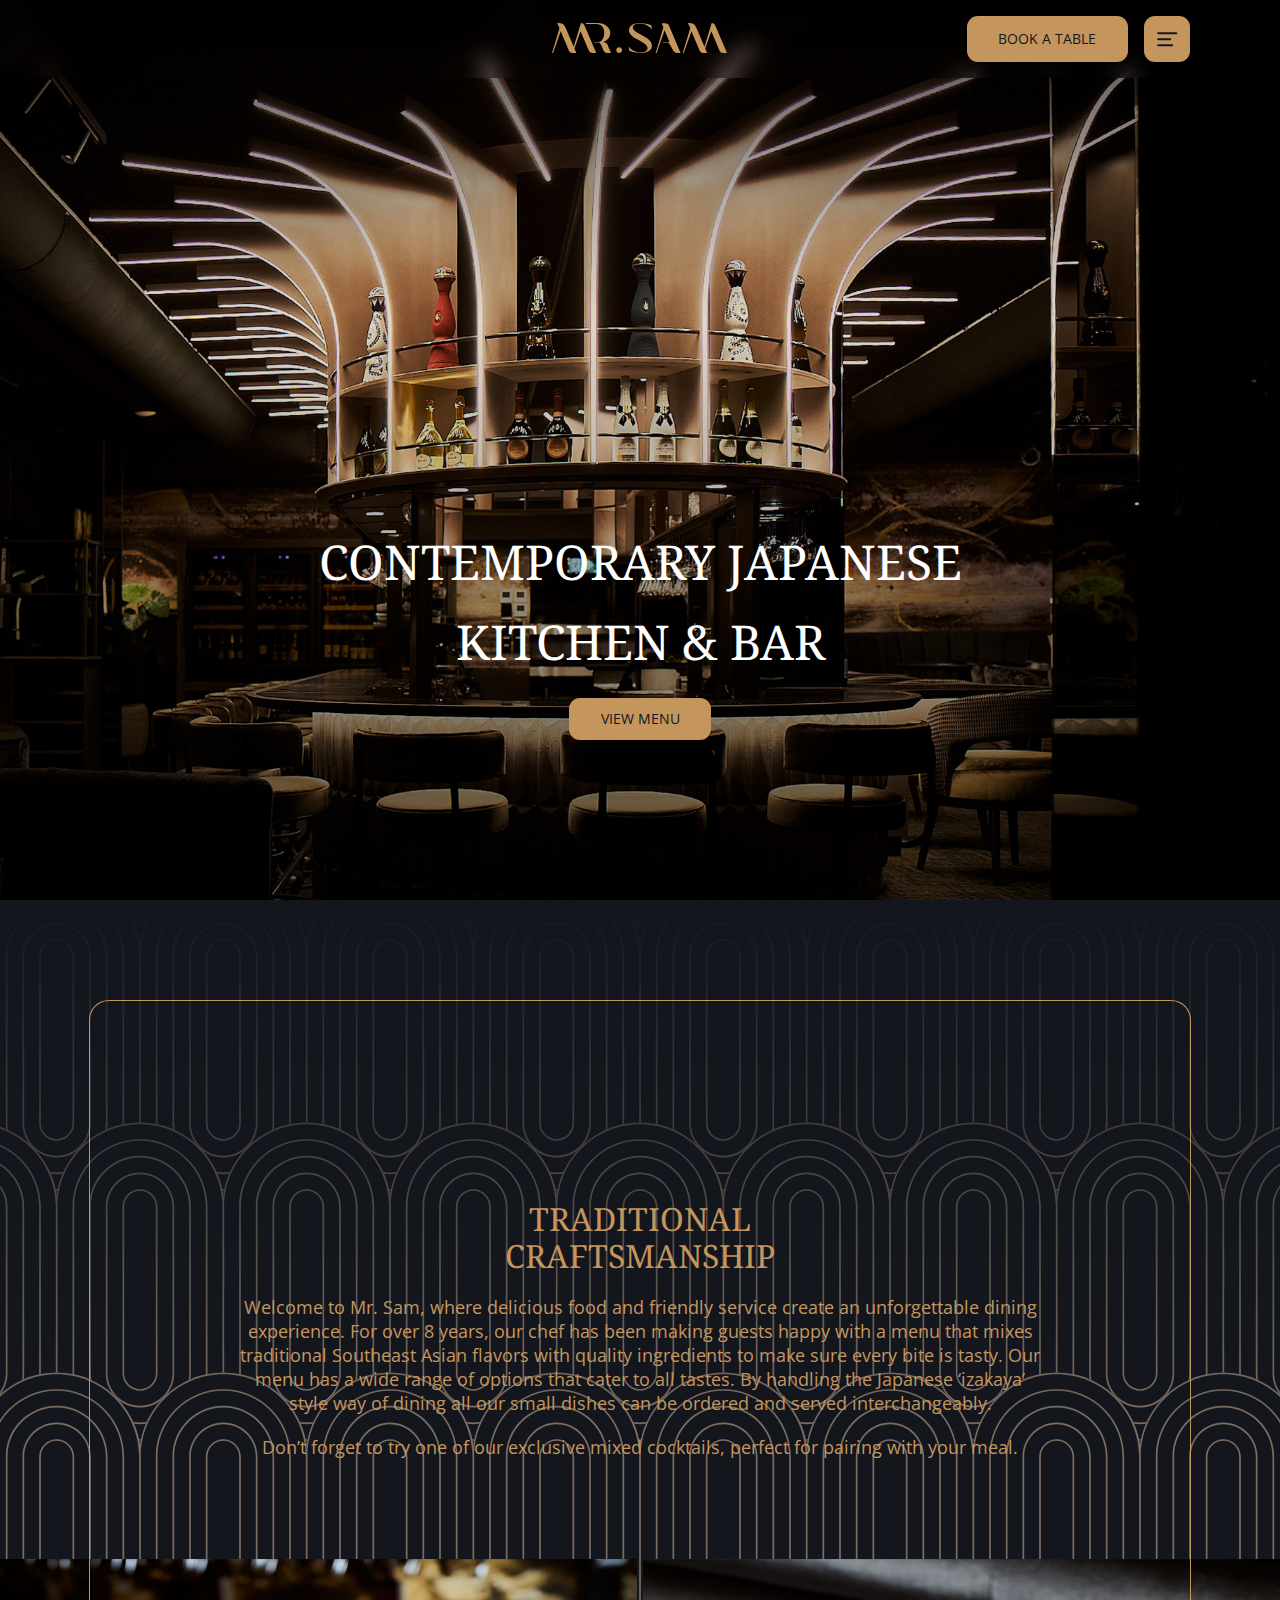
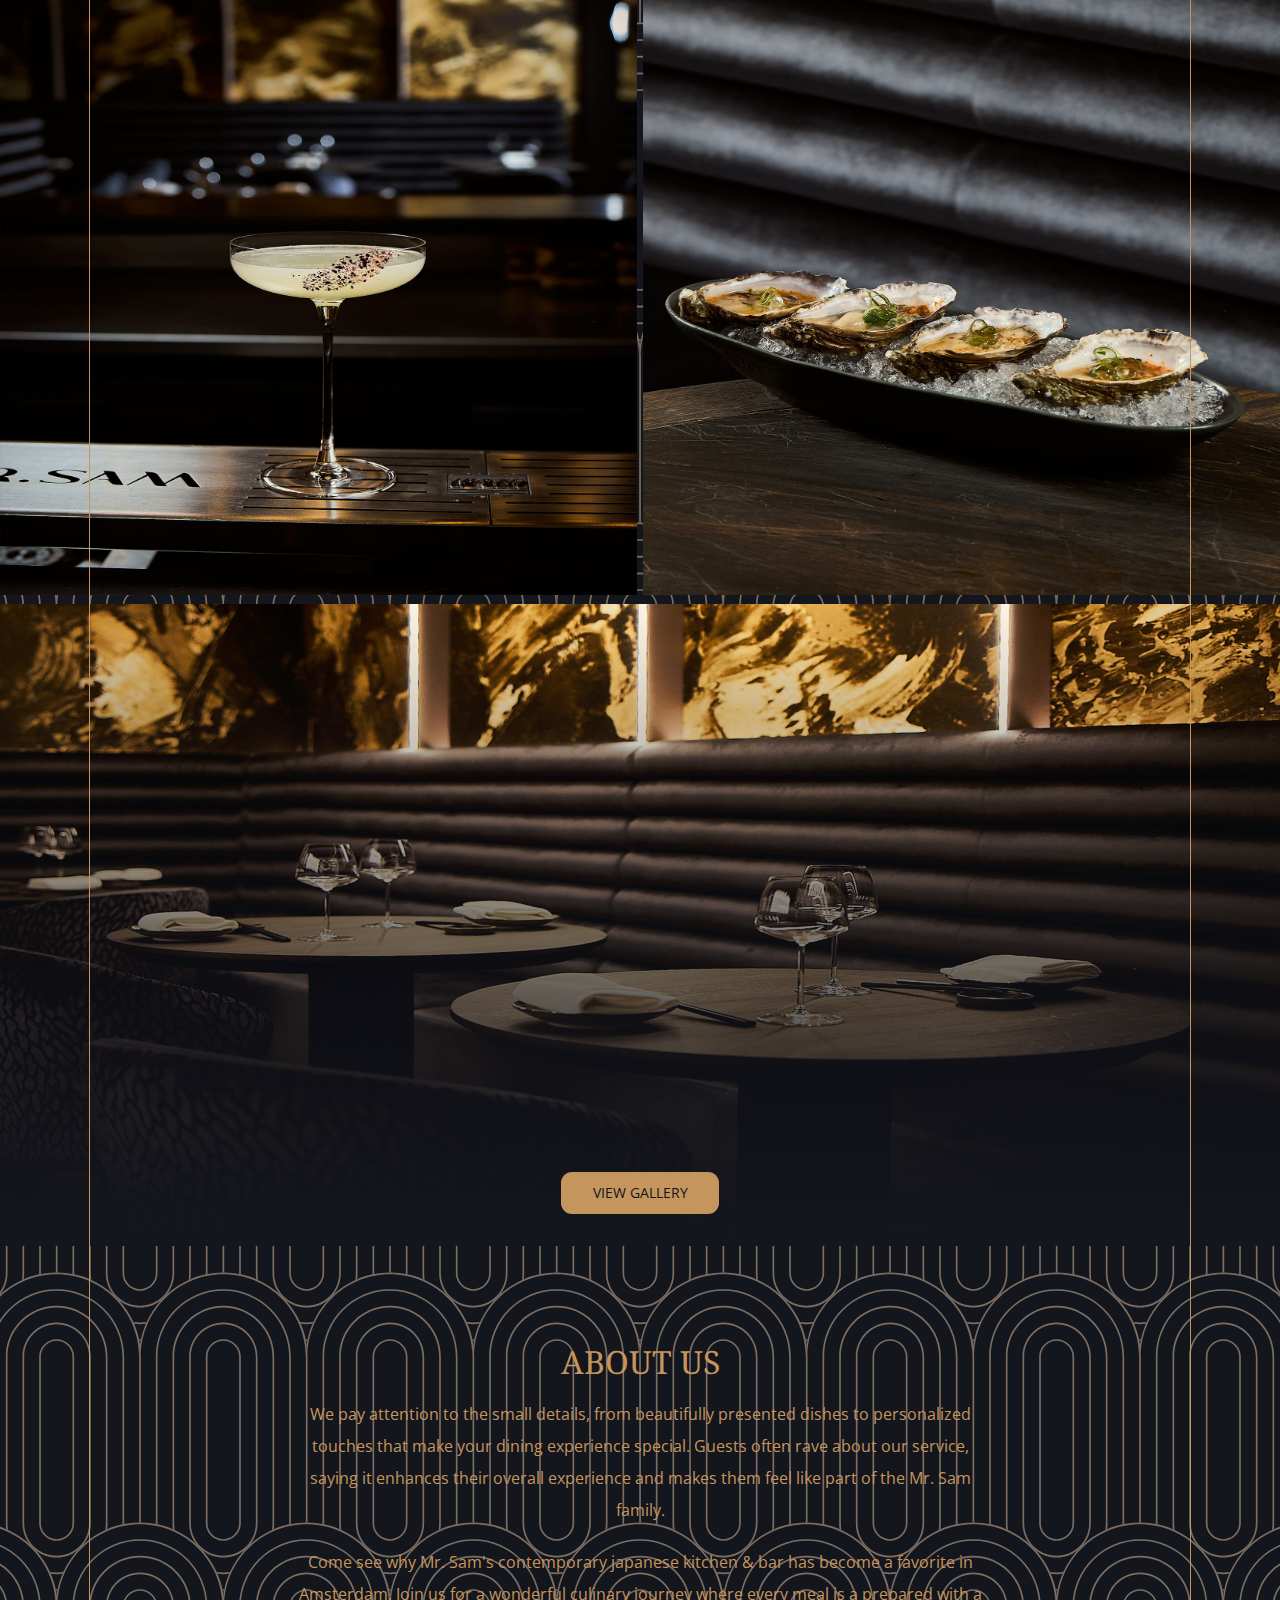
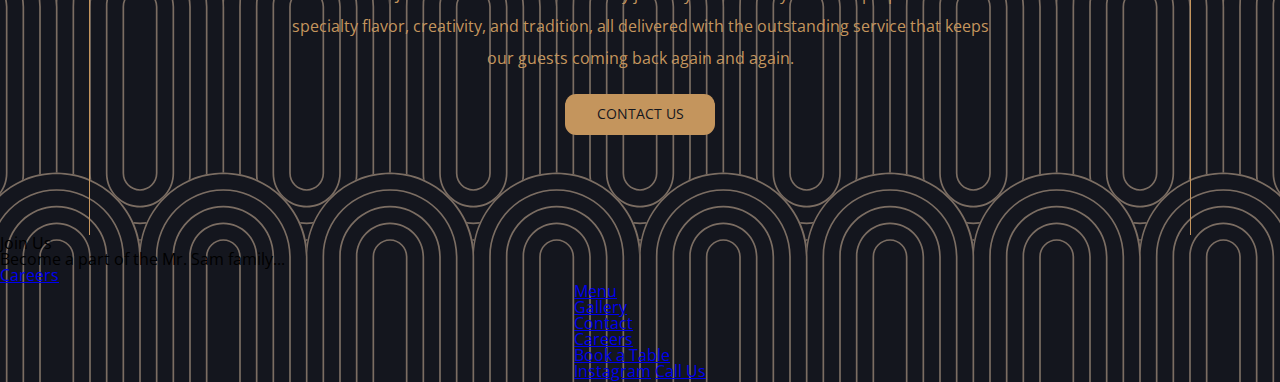
==== index.html @ fbaacb8e "style: refine 'About Us' section layout and styling for improved presentation and readability" ====
<!DOCTYPE html>
<html lang="en">

<head>
    <meta charset="utf-8" />
    <meta name="viewport" content="width=device-width, initial-scale=1" />
    <title>Home - Mr Sam</title>
    <meta name="description" content="Mr Sam Amsterdam Contemporary Japanese kitchen &amp; bar" />
    <link rel="stylesheet" href="reset.css" />
    <link rel="stylesheet" href="index.css" />
</head>

<body>
    <header>
        <div class="content container">
            <div> </div>

            <div class="flex items-center justify-center">
                <a href="home">
                    <svg class="logo" xmlns="http://www.w3.org/2000/svg" fill="currentColor"
                        viewBox="0 0 733.57 126.09">
                        <path fill-rule="evenodd" clip-rule="evenodd"
                            d="M174.942 81.6041H191.612C199.677 81.6041 201.007 83.2173 205.953 91.6667L215.306 113.979C219.339 120.857 223.108 126.094 233.419 126.094H247.552L232.776 91.3444C228.743 84.0419 221.006 80.4573 214.522 79.9909C237.807 71.5236 244.305 55.1631 244.305 39.8361C244.305 20.1359 221.2 0 191.407 0H141.305L142.929 4.32101C155.691 4.32101 173.501 4.10136 186.179 4.10136C207.92 4.10136 219.035 19.7002 219.035 40.036C219.035 57.6549 211.587 79.3122 195.208 79.3122L175.048 79.3986L175.945 81.5591L174.946 81.6059L174.942 81.6041Z"
                            fill="currentColor"></path>
                        <path fill-rule="evenodd" clip-rule="evenodd"
                            d="M91.0495 99.5615L58.9235 24.3039C48.9285 1.11804 41.7603 0.288048 21.7703 0.178223H21.7667L31.4638 22.5035L0 125.651H4.37201L36.4891 34.5663L69.6274 112.814C73.5812 122.348 77.9963 125.556 88.4256 125.556H102.261L94.0988 106.945L119.584 34.388L152.787 111.887C156.915 121.889 160.808 125.515 171.237 125.515L185.452 125.671L142.198 24.4875C138.169 15.1937 134.572 0.430282 121.32 0.217832"
                            fill="currentColor"></path>
                        <path fill-rule="evenodd" clip-rule="evenodd"
                            d="M492.529 15.4169C488.082 5.03567 483.222 1.43483 472.105 1.18457H459.915L467.049 18.3624L434.385 125.668H438.872C452.153 86.9585 459.332 67.3339 472.254 30.6053C496.445 88.9695 488.184 68.0882 492.894 79.2166L488.439 79.2383H465.416L465.981 81.2871H481.016C488.27 81.2871 489.457 82.7239 493.922 90.2893L508.016 115.076C508.336 115.632 508.675 116.169 509.034 116.685C512.914 123.064 517.814 125.554 526.744 125.554H538.934L492.529 15.4169Z"
                            fill="currentColor"></path>
                        <path fill-rule="evenodd" clip-rule="evenodd"
                            d="M419.07 94.1494C419.07 56.1461 339.548 45.5489 339.009 18.8342C338.792 8.08207 352.823 2.37834 365.11 2.37834C380.877 2.37834 407.653 9.21634 417.619 26.7723V10.7287C406.75 4.37501 383.196 0.178223 367.429 0.178223C345.648 0.178223 322.492 9.18033 322.492 31.583C322.492 66.2879 400.553 77.04 400.553 105.146C400.553 118.302 386.676 123.354 374.861 123.354C355.657 123.354 332.717 115.776 322.535 99.3203V115.004C333.663 121.357 352.865 125.554 371.381 125.554C396.17 125.554 419.068 116.552 419.068 94.1494H419.07Z"
                            fill="currentColor"></path>
                        <path
                            d="M281.431 125.914C288.196 125.914 293.677 120.414 293.677 113.63C293.677 106.846 288.194 101.346 281.431 101.346C274.669 101.346 269.186 106.846 269.186 113.63C269.186 120.414 274.669 125.914 281.431 125.914Z"
                            fill="currentColor"></path>
                        <path fill-rule="evenodd" clip-rule="evenodd"
                            d="M639.167 99.5615L607.041 24.3039C597.046 1.11804 589.877 0.288048 569.888 0.178223H569.884L579.581 22.5035L548.117 125.651H552.489L584.606 34.5663L617.745 112.814C621.698 122.348 626.113 125.556 636.543 125.556H650.379L642.216 106.945L667.701 34.388L700.904 111.887C705.032 121.889 708.925 125.515 719.354 125.515L733.569 125.671L690.315 24.4875C686.286 15.1937 682.689 0.430282 669.437 0.217832"
                            fill="currentColor"></path>
                    </svg>
                </a>
            </div>
            <div class="header-buttons">

                <a href="#" class="button" data-anchor="open">
                    <span>Book a table</span>
                </a>

                <div class="button" id="menu-toggle">
                    <svg xmlns="http://www.w3.org/2000/svg" width="24" height="24" viewBox="0 0 24 24" fill="none"
                        stroke="currentColor" stroke-width="2" stroke-linecap="round" stroke-linejoin="round"
                        class="lucide lucide-align-left">
                        <path d="M15 12H3" />
                        <path d="M17 18H3" />
                        <path d="M21 6H3" />
                    </svg>
                </div>
            </div>
        </div>
    </header>

    <main>
        <section id="hero" class="h-screen">
            <div class="content">
                <h1 class="serif">Contemporary Japanese kitchen &amp; bar</h1>
                <a class="button" href="/menu">
                    <span>View Menu</span>
                </a>
            </div>
        </section>

        <section id="intro">
            <div class="fade-in-overlay"></div>
            <div class="content container">
                <h2 class="serif">Traditional Craftsmanship</h2>
                <p>
                    Welcome to Mr. Sam, where delicious food and friendly service
                    create an unforgettable dining experience. For over
                    8&nbsp;years, our chef&nbsp;has been making guests happy with a
                    menu that mixes traditional Southeast Asian flavors
                    with&nbsp;quality ingredients to make sure every bite is tasty.
                    Our menu has a wide range of options&nbsp;that cater to all
                    tastes. By handling&nbsp;the Japanese&nbsp;‘izakaya’ style way
                    of dining all our small dishes can be ordered and served
                    interchangeably.
                </p>

                <p>
                    Don’t forget to try one of our exclusive mixed cocktails,
                    perfect for pairing with your meal.
                </p>
            </div>
        </section>

        <section id="gallery">
            <div class="container overlay">

            </div>
            <div class="content">

                <a class="image-1" href="image1.jpg">
                    <img src="images/gallery_1.jpg" alt="Gallery Image">
                </a>
                <a class="image-2" href="image2.jpg">
                    <img src="images/gallery_2.jpg" alt="Gallery Image">
                </a>
                <a class="image-3" href="image2.jpg">
                    <img src="images/gallery_3.jpg" alt="Gallery Image">
                </a>

            </div>
            <a class="button" href="gallery">
                <span>
                    View Gallery
                </span>
            </a>
        </section>

        <section class="" id="about">
            <div class="content container">
                <h3 class="serif">About Us</h3>
                <p>We pay attention to the small details, from beautifully presented dishes to personalized touches that
                    make your dining experience special. Guests often rave about our service, saying it enhances their
                    overall experience and makes them feel like part of the Mr. Sam family.
                </p>
                <p>Come see why Mr. Sam's contemporary japanese kitchen & bar has become a favorite in Amsterdam. Join
                    us
                    for a wonderful culinary journey where every meal is a prepared with a specialty flavor, creativity,
                    and
                    tradition, all delivered with the outstanding service that keeps our guests coming back again and
                    again.
                </p>
                <a class="button" href="contact">
                    <span>Contact Us</span>
                </a>
            </div>
        </section>

        <section>
            <h4>Join Us</h4>
            <p>Become a part of the Mr. Sam family...</p>
            <a href="careers">Careers</a>
        </section>
    </main>

    <footer>
        <ul>
            <li><a href="menu">Menu</a></li>
            <li><a href="gallery">Gallery</a></li>
            <li><a href="contact">Contact</a></li>
            <li><a href="careers">Careers</a></li>
        </ul>
        <a href="#">Book a Table</a>
        <div>
            <a href="https://www.instagram.com/" target="_blank">Instagram</a>
            <a href="tel:020-6642795">Call Us</a>
        </div>
    </footer>
</body>

</html>
---- index.css ----
@import url("https://fonts.googleapis.com/css2?family=Noto+Serif:ital,wght@0,100..900;1,100..900&family=Open+Sans:ital,wght@0,300..800;1,300..800&display=swap");

:root {
    --blue-dark: #14161e;
    --creme--light: #faf7f0;
    --creme: #e2dbc9;
    --brown: #7b6d62;
    --brown-sand: #c4955d;
    --brown-lighter: #f2dec7;
    --beige: #dcae77;
    --red-error: #f16767;
}
body {
    font-family: "Open Sans", sans-serif;
    display: flex;
    flex-direction: column;
    align-items: center;
    background-color: var(--blue-dark);
    background-image: url("images/pattern-main.svg");
    background-size: 62.5rem;
    background-position: center;
}

.serif {
    font-family: "Noto Serif", serif;
}

/* Utility */
.h-screen {
    height: 100dvh;
}

.flex {
    display: flex;
}

.items-center {
    align-items: center;
}

.justify-center {
    justify-content: center;
}

header {
    width: 100%;
    display: flex;
    justify-content: center;
    -webkit-backdrop-filter: blur(10px);
    backdrop-filter: blur(10px);
    /* padding: 2rem 0; */
    padding: 1rem 0;
    position: fixed;
    top: 0;
    z-index: 10000;
}
header .content {
    grid-template-columns: repeat(3, 1fr);
    display: grid;
}

.button {
    background-color: var(--brown-sand);
    color: var(--blue-dark);
    text-decoration: none;
    border-radius: 11px;
    text-transform: uppercase;
    font-size: 0.9rem;
    display: flex;
    position: relative;
    transition: color 200ms, background-color 200ms;
    display: flex;
    align-items: center;
    cursor: pointer;
}

main {
    min-width: 100%;
}

.button:hover {
    background-color: var(--blue-dark);
    color: var(--brown-sand);
}

.button:after {
    content: "";
    position: absolute;
    inset: 0;
    border: 1px solid #fff;
    border-radius: 9px;
    pointer-events: none;
    opacity: 0;
    transition: background-color 150ms, opacity 150ms, inset 200ms;
}

.button:hover:after {
    opacity: 1;
    inset: 0.3rem 0.25rem;
    border-color: var(--brown-sand);
}

.button span {
    padding: 0.85rem 1.95rem;
    font-size: 0.9rem;
    font-weight: 400;
    white-space: nowrap;
}

.button svg {
    width: 1.5rem;
    height: 1.5rem;
    padding: 0.7rem;
    margin: auto;
}

.header-buttons {
    display: flex;
    gap: 1rem;
    justify-content: flex-end;
}

/* Logos */
.logo {
    width: 175px;
}

.logo path {
    fill: var(--brown-sand);
}

.container {
    width: 100%;
    max-width: 1100px;
    margin: auto;
}

#hero {
    background-image: url("images/hero_background.jpg");
    background-position: center 100%;
    background-size: cover;
    position: relative;
}

#hero::before {
    content: "";
    position: absolute;
    width: 100%;
    background: linear-gradient(
        to bottom,
        rgba(0, 0, 0, 0.75),
        rgba(0, 0, 0, 0)
    );
    height: 20rem;
    top: 0;
}

#hero::after {
    content: "";
    position: absolute;
    bottom: 0;
    width: 100%;
    background: linear-gradient(
        to bottom,
        rgba(0, 0, 0, 0),
        rgba(0, 0, 0, 0.6)
    );
    height: 80%;
}

#hero .content {
    position: absolute;
    width: 100%;
    color: white;
    bottom: 0;
    z-index: 2000;
    display: flex;
    justify-content: center;
    align-items: center;
    flex-direction: column;
    padding: 10rem 0;
}

#hero h1 {
    font-size: 3rem;
    font-weight: 400;
    text-transform: uppercase;
    max-width: 800px;
    line-height: 80px;
    text-align: center;
    margin-bottom: 1rem;
}

#intro {
    padding-top: 100px;
    display: flex;
    position: relative;
}

#intro div.content {
    padding-bottom: 100px;
    display: flex;
    flex-direction: column;
    align-items: center;
    justify-content: center;
    gap: 1.25rem;
    color: var(--brown-sand);
    border: 1px solid var(--brown-sand);
    border-bottom: none;
    border-radius: 20px 20px 0 0;
    padding-top: 200px;
    z-index: 1000;
}

#intro h2 {
    font-size: 2rem;
    font-weight: 400;
    text-transform: uppercase;
    max-width: 400px;
    text-align: center;
    line-height: 2.3rem;
}

#intro p {
    font-size: 1.1rem;
    max-width: 800px;
    text-align: center;
    line-height: 1.5rem;
}
.fade-in-overlay {
    background-image: linear-gradient(
        to bottom,
        rgba(20, 22, 30, 100%),
        rgba(0, 0, 0, 0)
    );
    top: 0;
    position: absolute;
    left: 0;
    right: 0;
    width: 100%;
    z-index: 50;
    height: 80%;
}

#gallery {
    display: flex;
    width: 100%;
    align-items: center;
    position: relative;
    justify-content: center;
}
#gallery .content {
    display: grid;
    grid-template-columns: repeat(2, 1fr);
    width: 100%;
    align-items: center;
    position: relative;
    justify-content: center;
    gap: 0.4rem;
}

#gallery .image-1 img,
#gallery .image-2 img {
    aspect-ratio: 1/1;
    width: 100%;
}

#gallery .image-3 {
    grid-column: 1/-1;
}
#gallery .image-3 img {
    aspect-ratio: 16/8;
    width: 100%;
}

#gallery .overlay {
    position: absolute;
    height: 100%;
    border: var(--brown-sand) 1px solid;
    margin: auto;
    top: 0;
    z-index: 1000;
    border-top: none;
    border-bottom: none;
}
#gallery .button {
    position: absolute;
    bottom: 0;
    margin: auto;
    margin-bottom: 2rem;
    z-index: 1000;
}

#gallery::after {
    content: "";
    display: block;
    background-image: linear-gradient(
        to bottom,
        rgba(0, 0, 0, 0),
        var(--blue-dark)
    );
    position: absolute;
    bottom: 0;
    left: 0;
    right: 0;
    width: 100%;
    height: 50%;
    pointer-events: none;
}

#about {
    display: flex;
    position: relative;
    justify-content: center;
    align-items: center;
    flex-direction: column;
}

#about .content {
    padding: 100px 0;
    color: var(--brown-sand);
    border: 1px solid var(--brown-sand);
    border-top: none;
    border-bottom: none;
    display: flex;
    flex-direction: column;
    align-items: center;
    gap: 1.25rem;

    text-align: center;
}

#about .content p {
    line-height: 2rem;
    max-width: 700px;
}

#about h3 {
    font-size: 2rem;
    font-weight: 400;
    text-transform: uppercase;
    max-width: 400px;
    text-align: center;
}
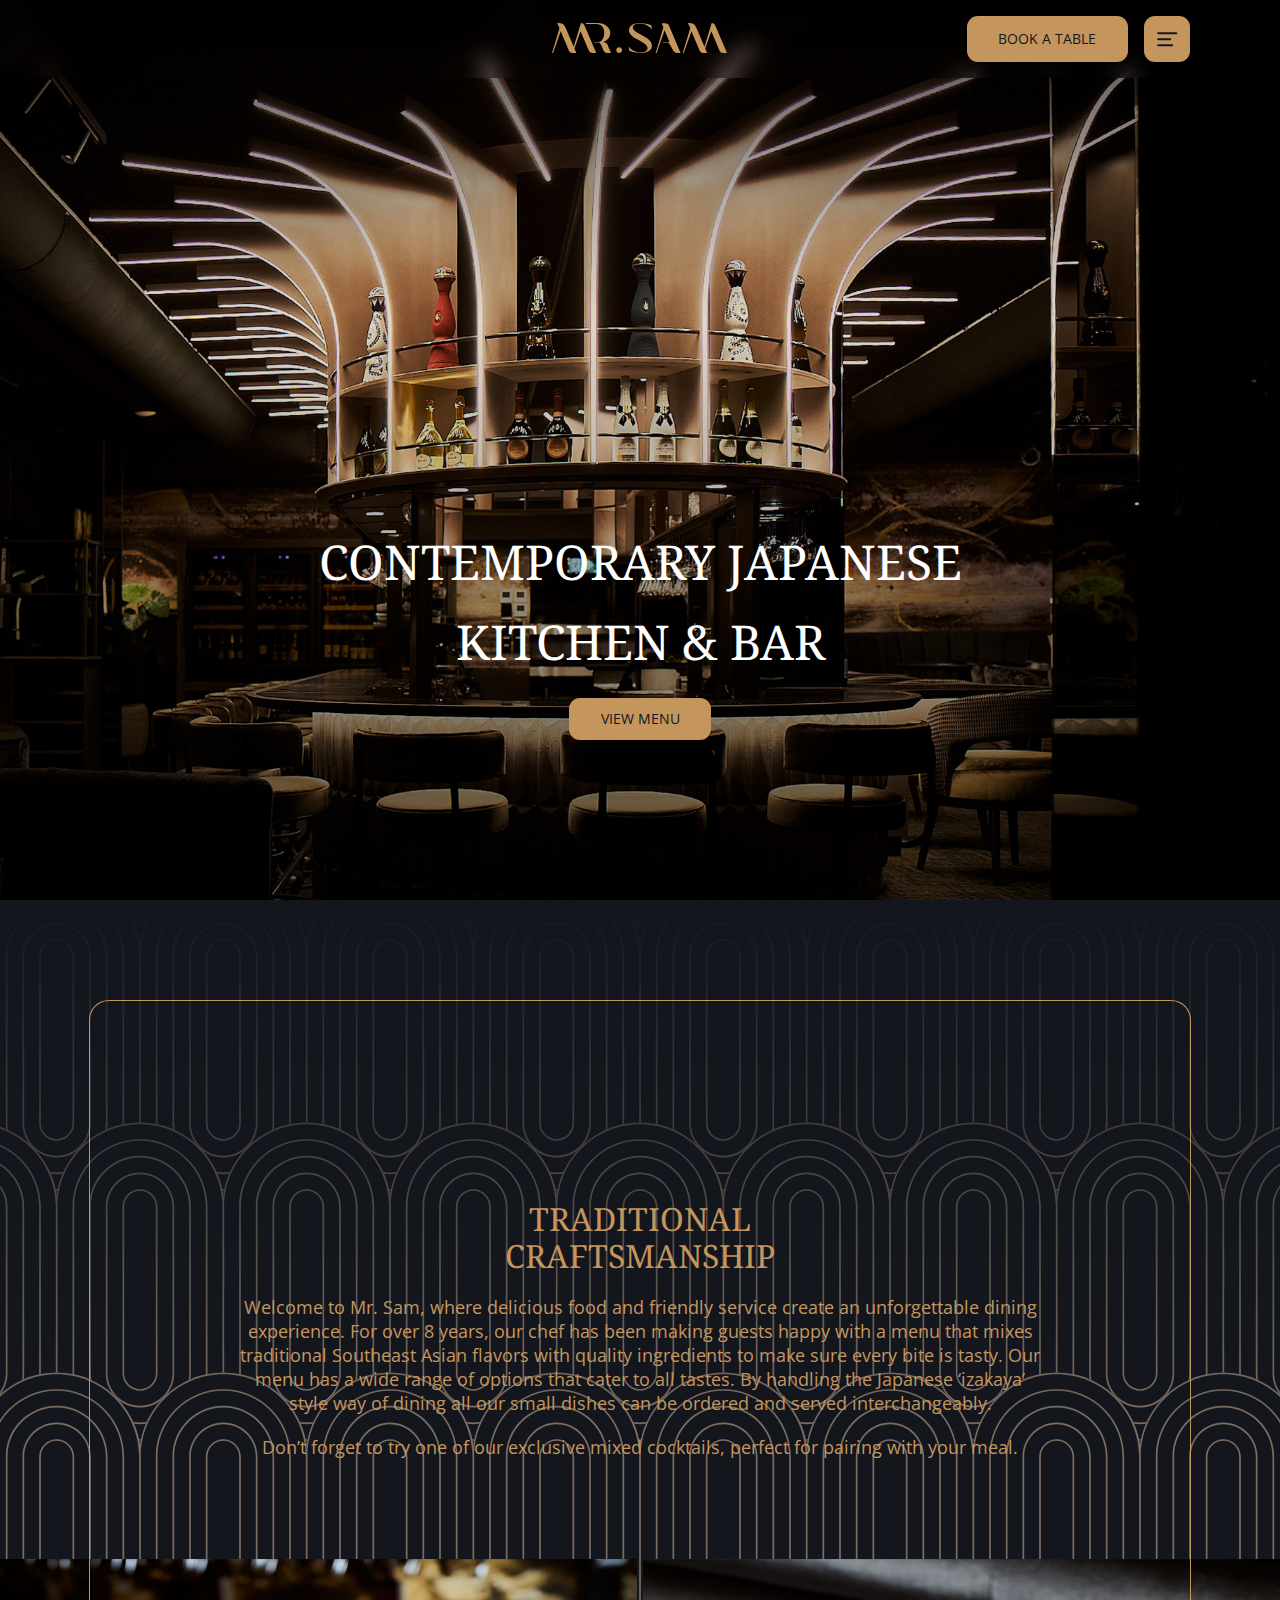
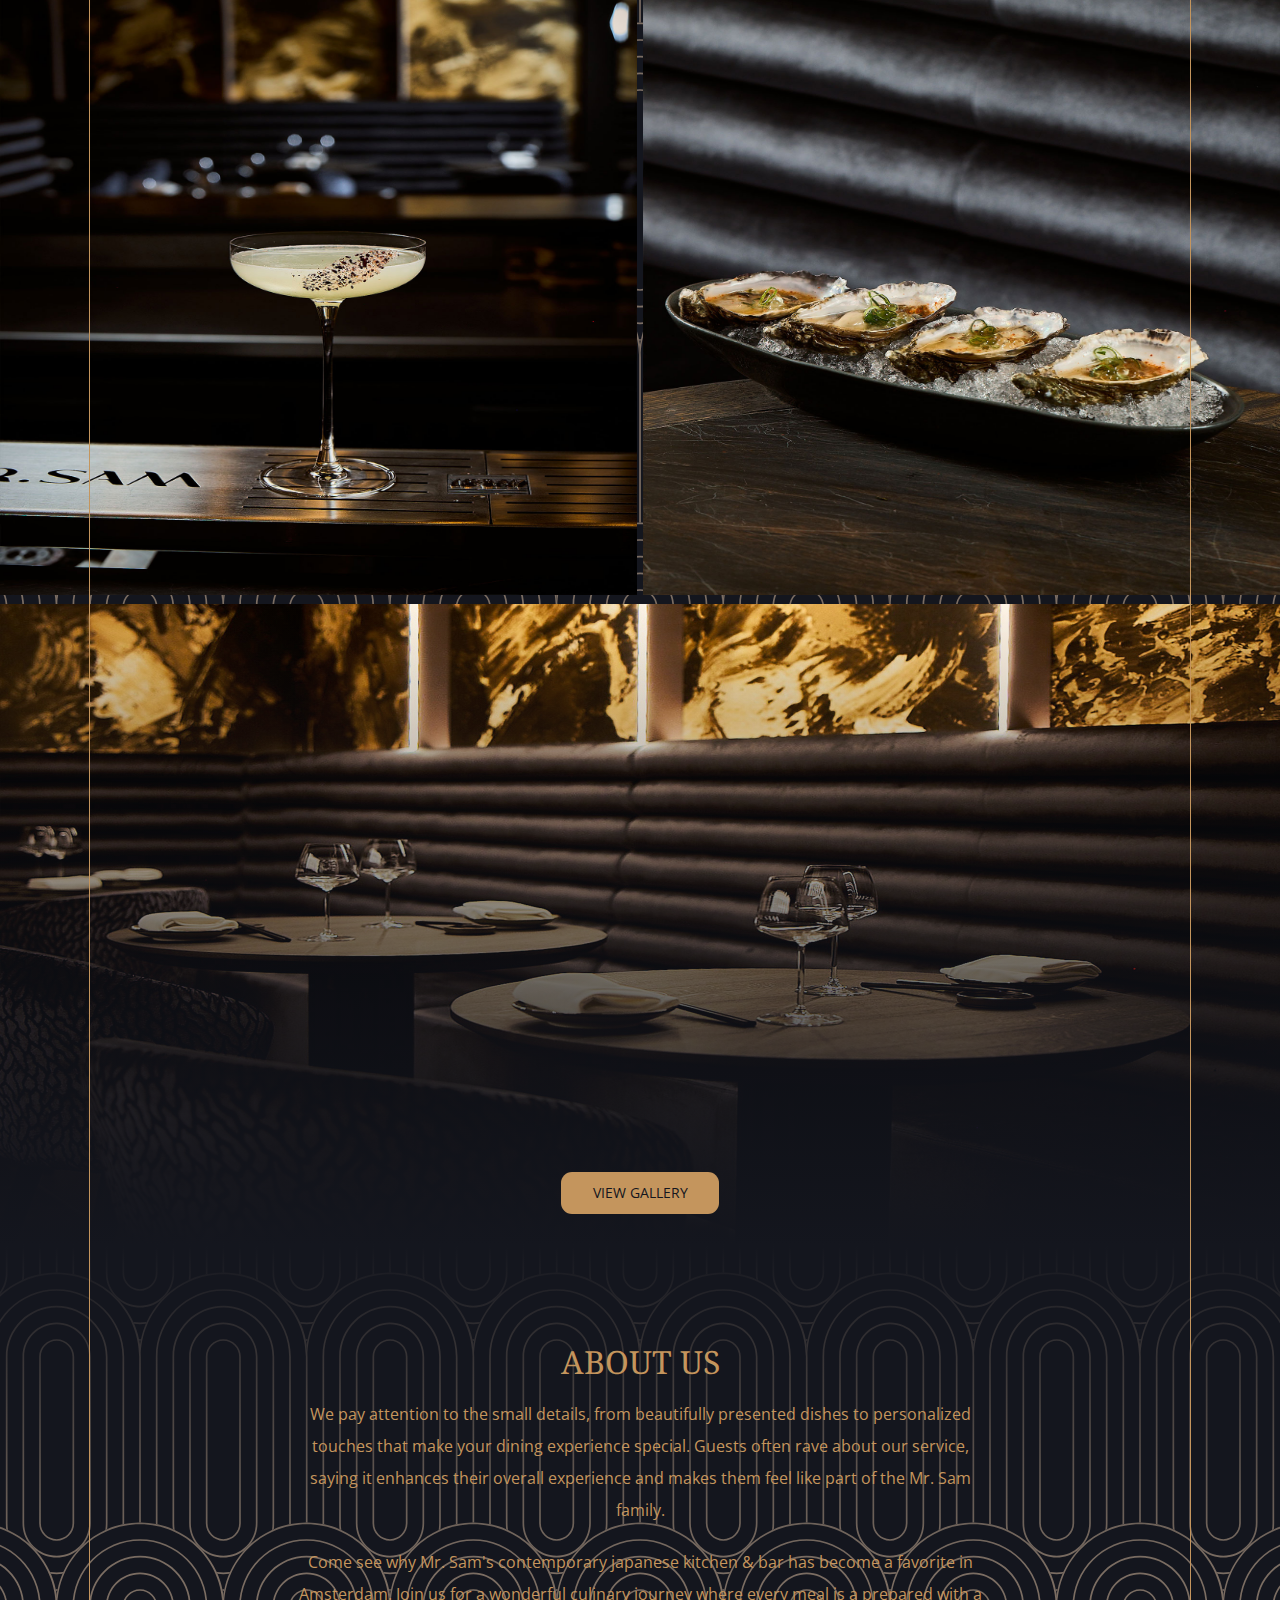
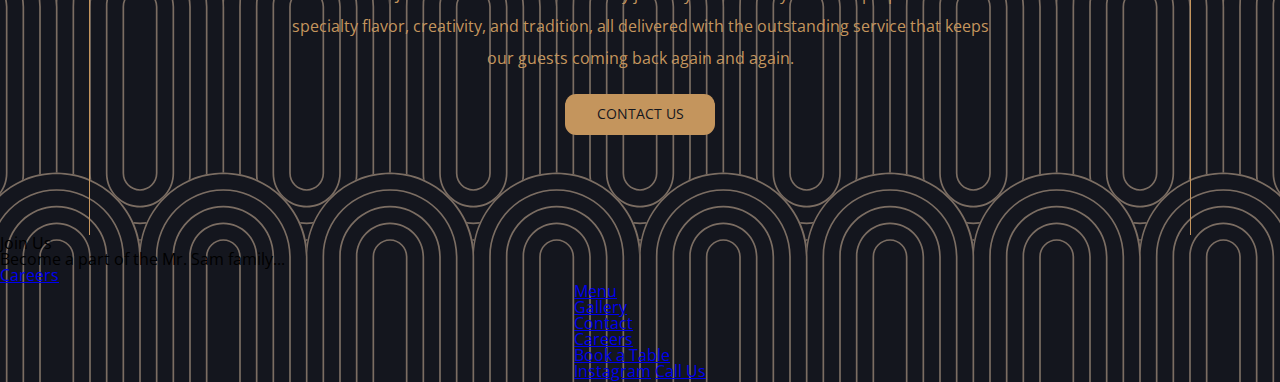
==== commit a73eff85: "style: add gradient overlay to 'About Us' section for enhanced visual depth" ====
--- a/index.html
+++ b/index.html
@@ -117,6 +117,7 @@
         </section>
 
         <section class="" id="about">
+            <div class="top-overlay"></div>
             <div class="content container">
                 <h3 class="serif">About Us</h3>
                 <p>We pay attention to the small details, from beautifully presented dishes to personalized touches that
--- a/index.css
+++ b/index.css
@@ -326,7 +326,7 @@
     flex-direction: column;
     align-items: center;
     gap: 1.25rem;
-
+    z-index: 1000;
     text-align: center;
 }
 
@@ -342,3 +342,17 @@
     max-width: 400px;
     text-align: center;
 }
+
+.top-overlay {
+    position: absolute;
+    left: 0;
+    right: 0;
+    width: 100%;
+    height: 20rem;
+    background-image: linear-gradient(
+        to bottom,
+        var(--blue-dark),
+        rgba(0, 0, 0, 0)
+    );
+    top: 0;
+}
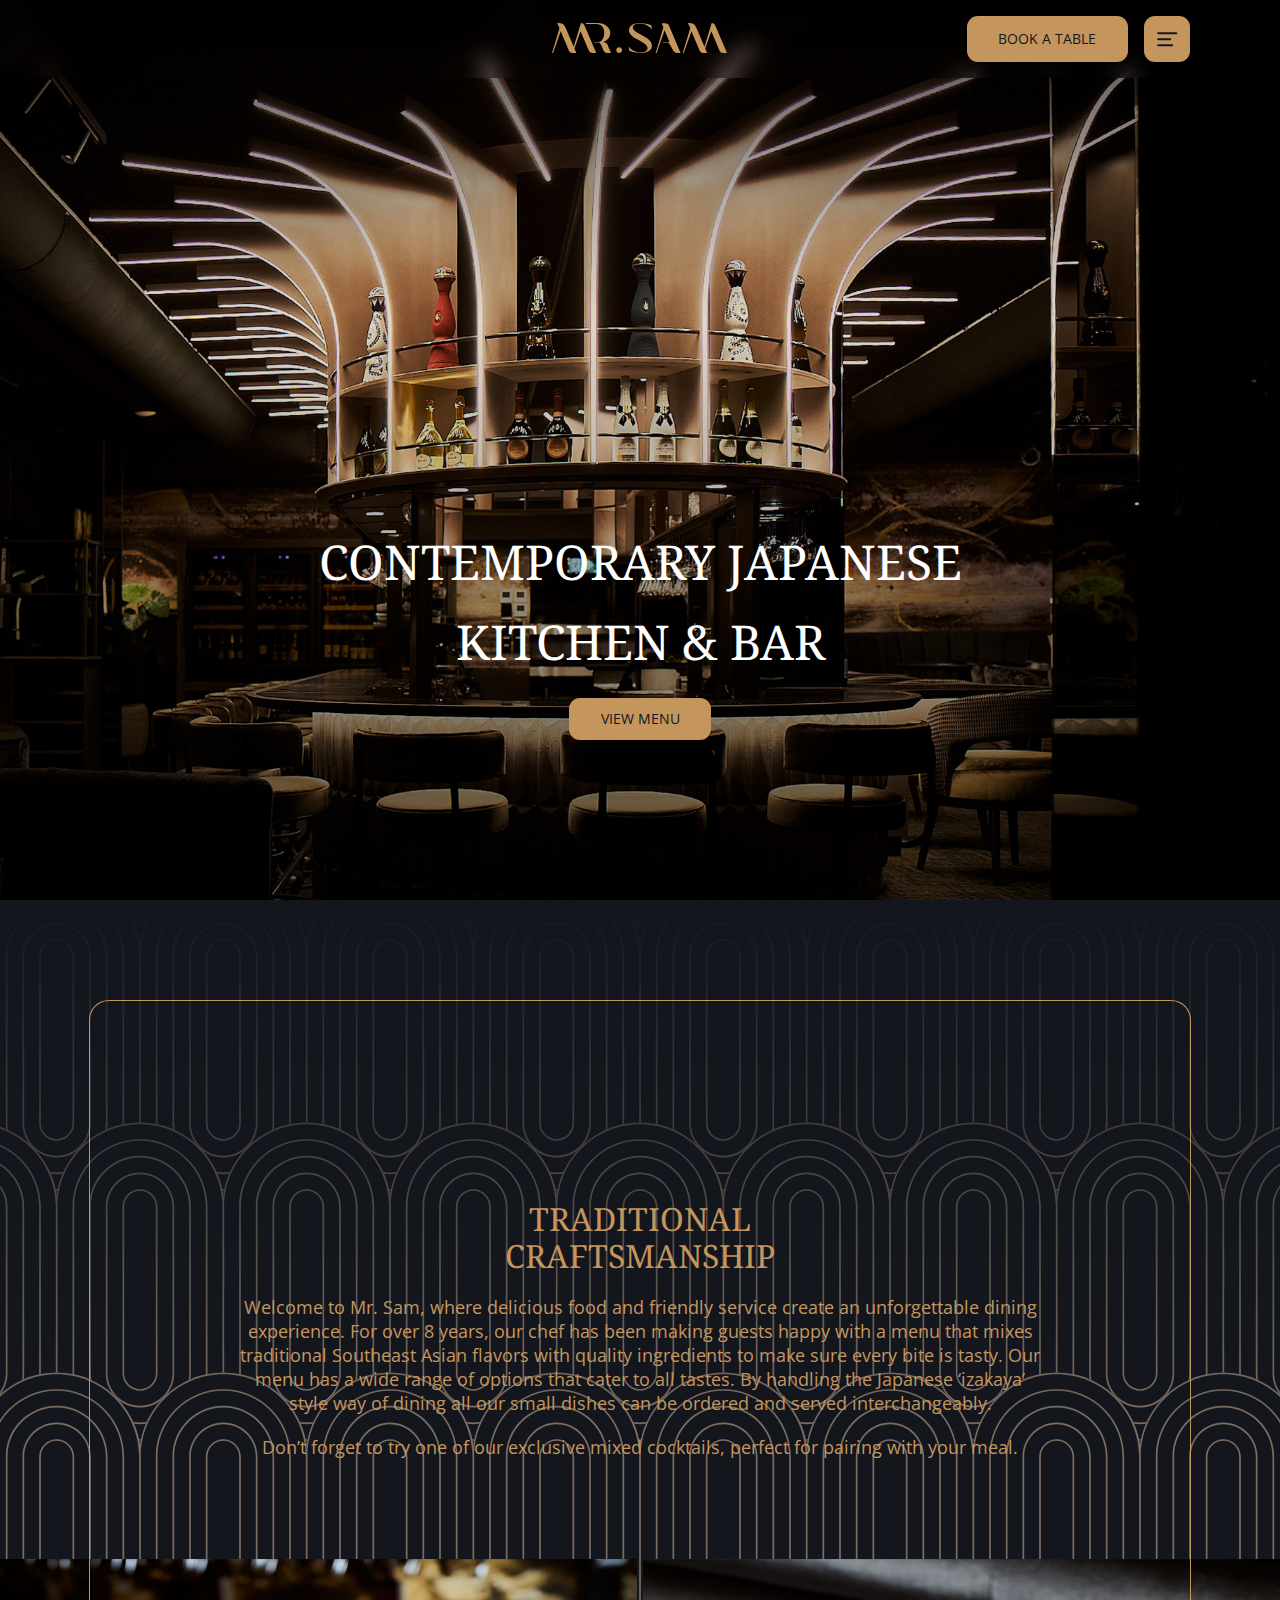
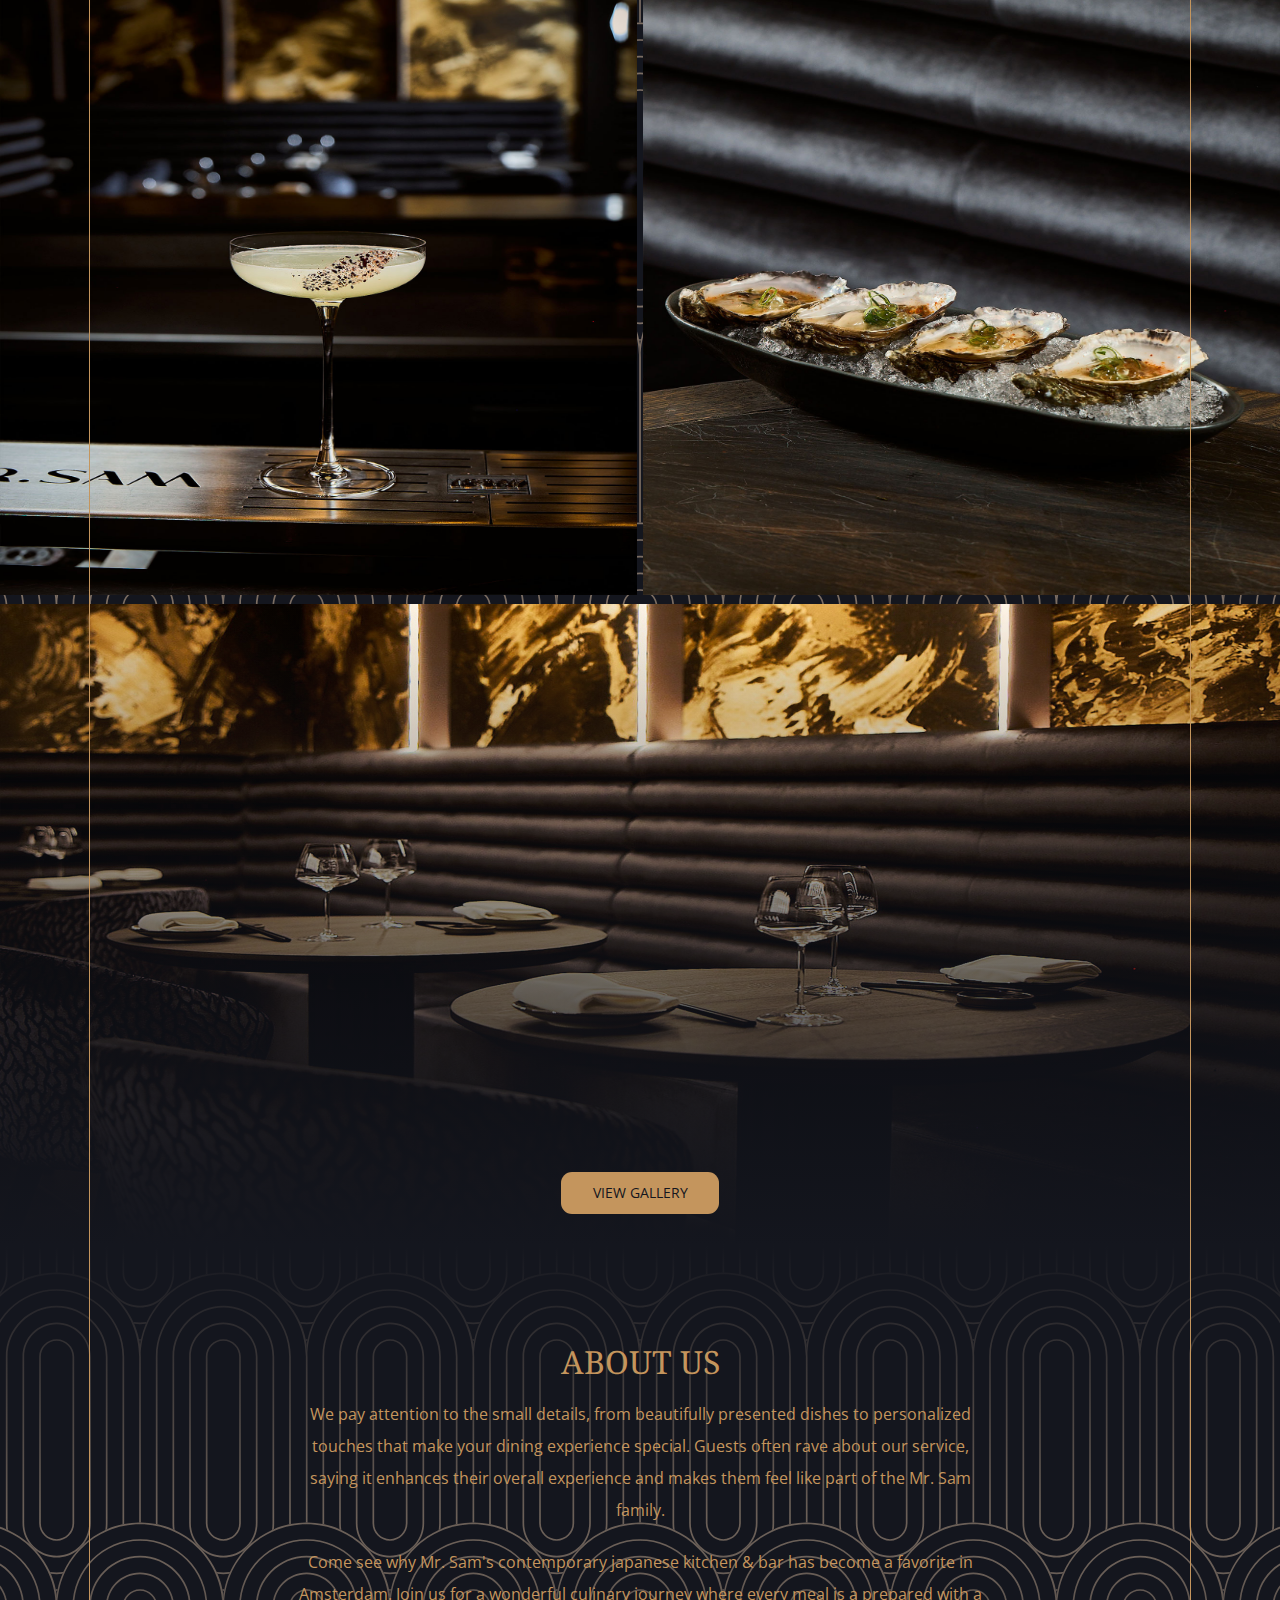
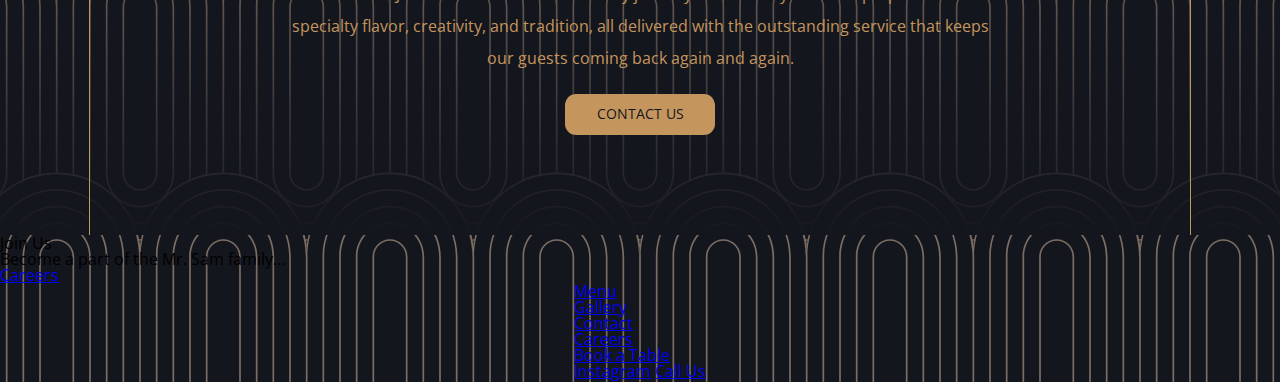
==== commit f4ea8231: "style: add bottom gradient overlay for enhanced visual depth in the footer section" ====
--- a/index.html
+++ b/index.html
@@ -135,6 +135,7 @@
                     <span>Contact Us</span>
                 </a>
             </div>
+            <div class="bottom-overlay"></div>
         </section>
 
         <section>
--- a/index.css
+++ b/index.css
@@ -356,3 +356,18 @@
     );
     top: 0;
 }
+
+.bottom-overlay {
+    position: absolute;
+    left: 0;
+    right: 0;
+    width: 100%;
+    height: 20rem;
+    pointer-events: none;
+    background-image: linear-gradient(
+        to bottom,
+        rgba(0, 0, 0, 0),
+        var(--blue-dark)
+    );
+    bottom: 0;
+}
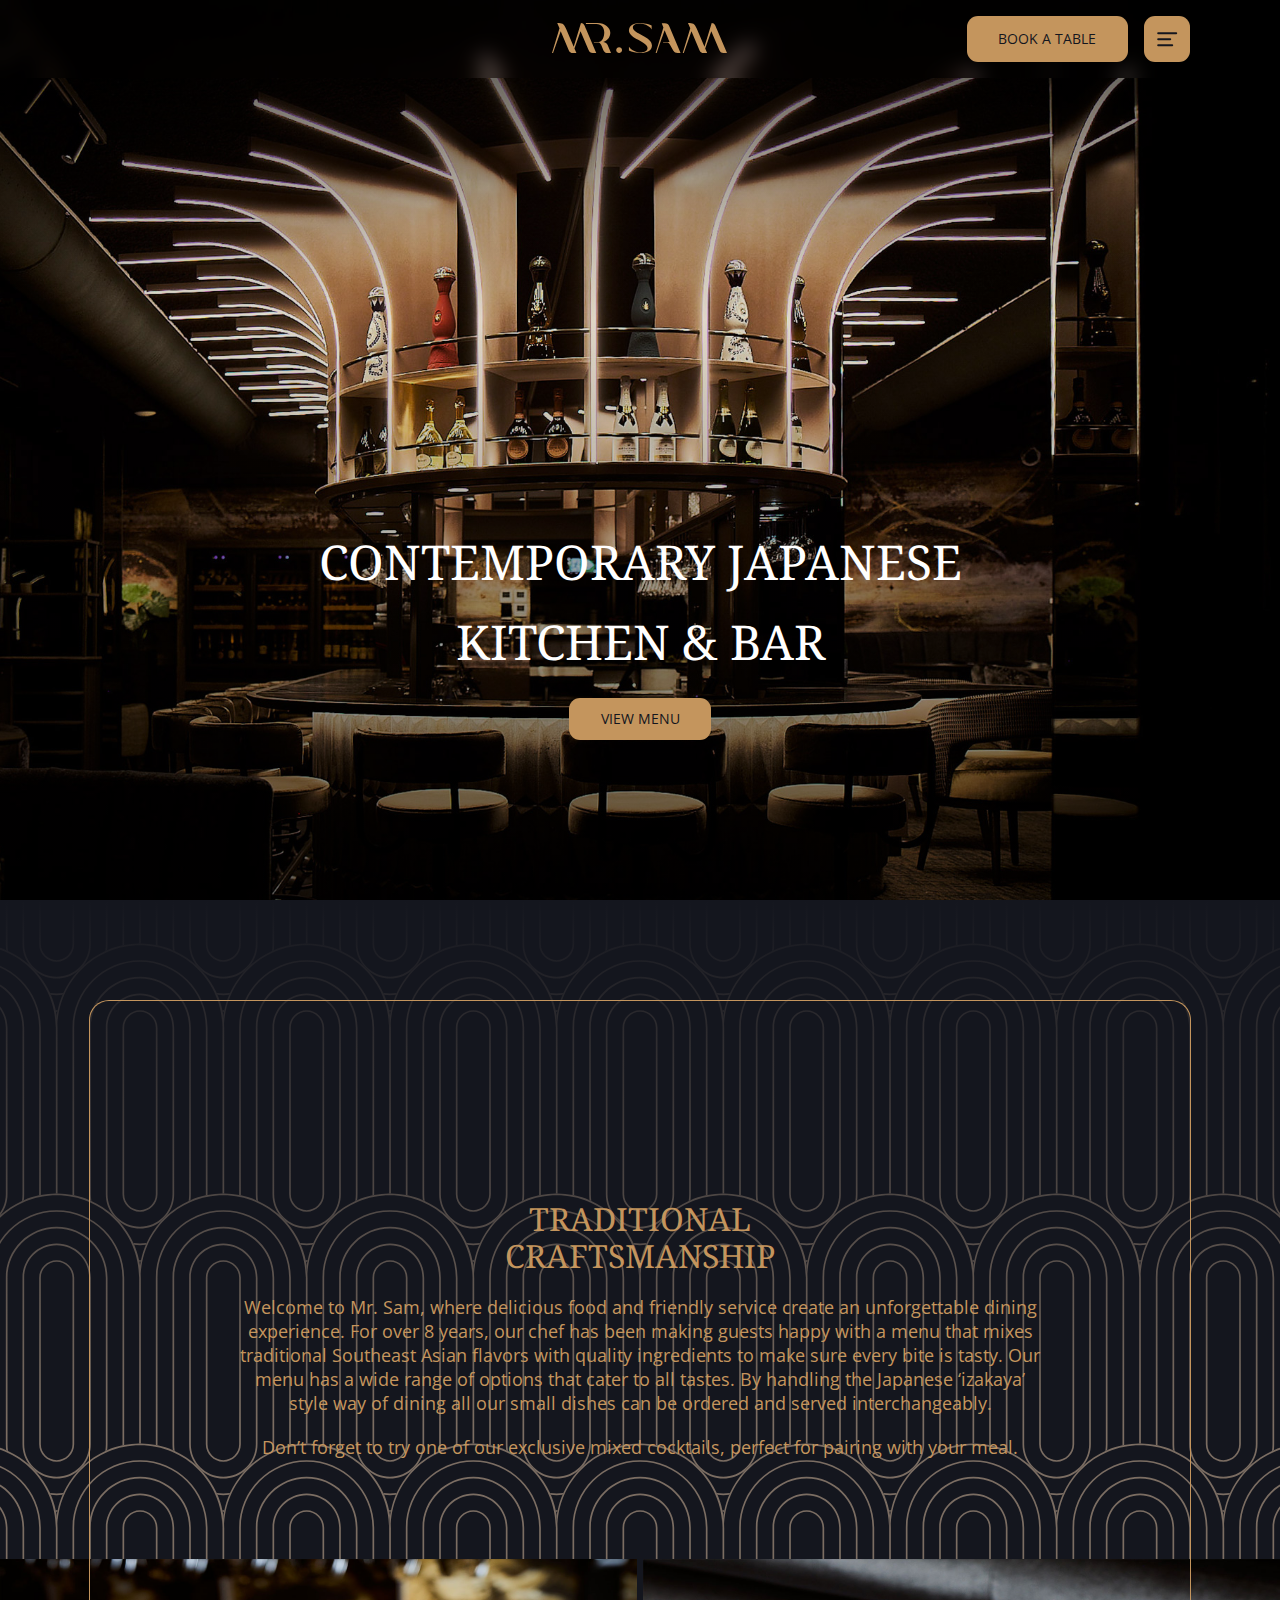
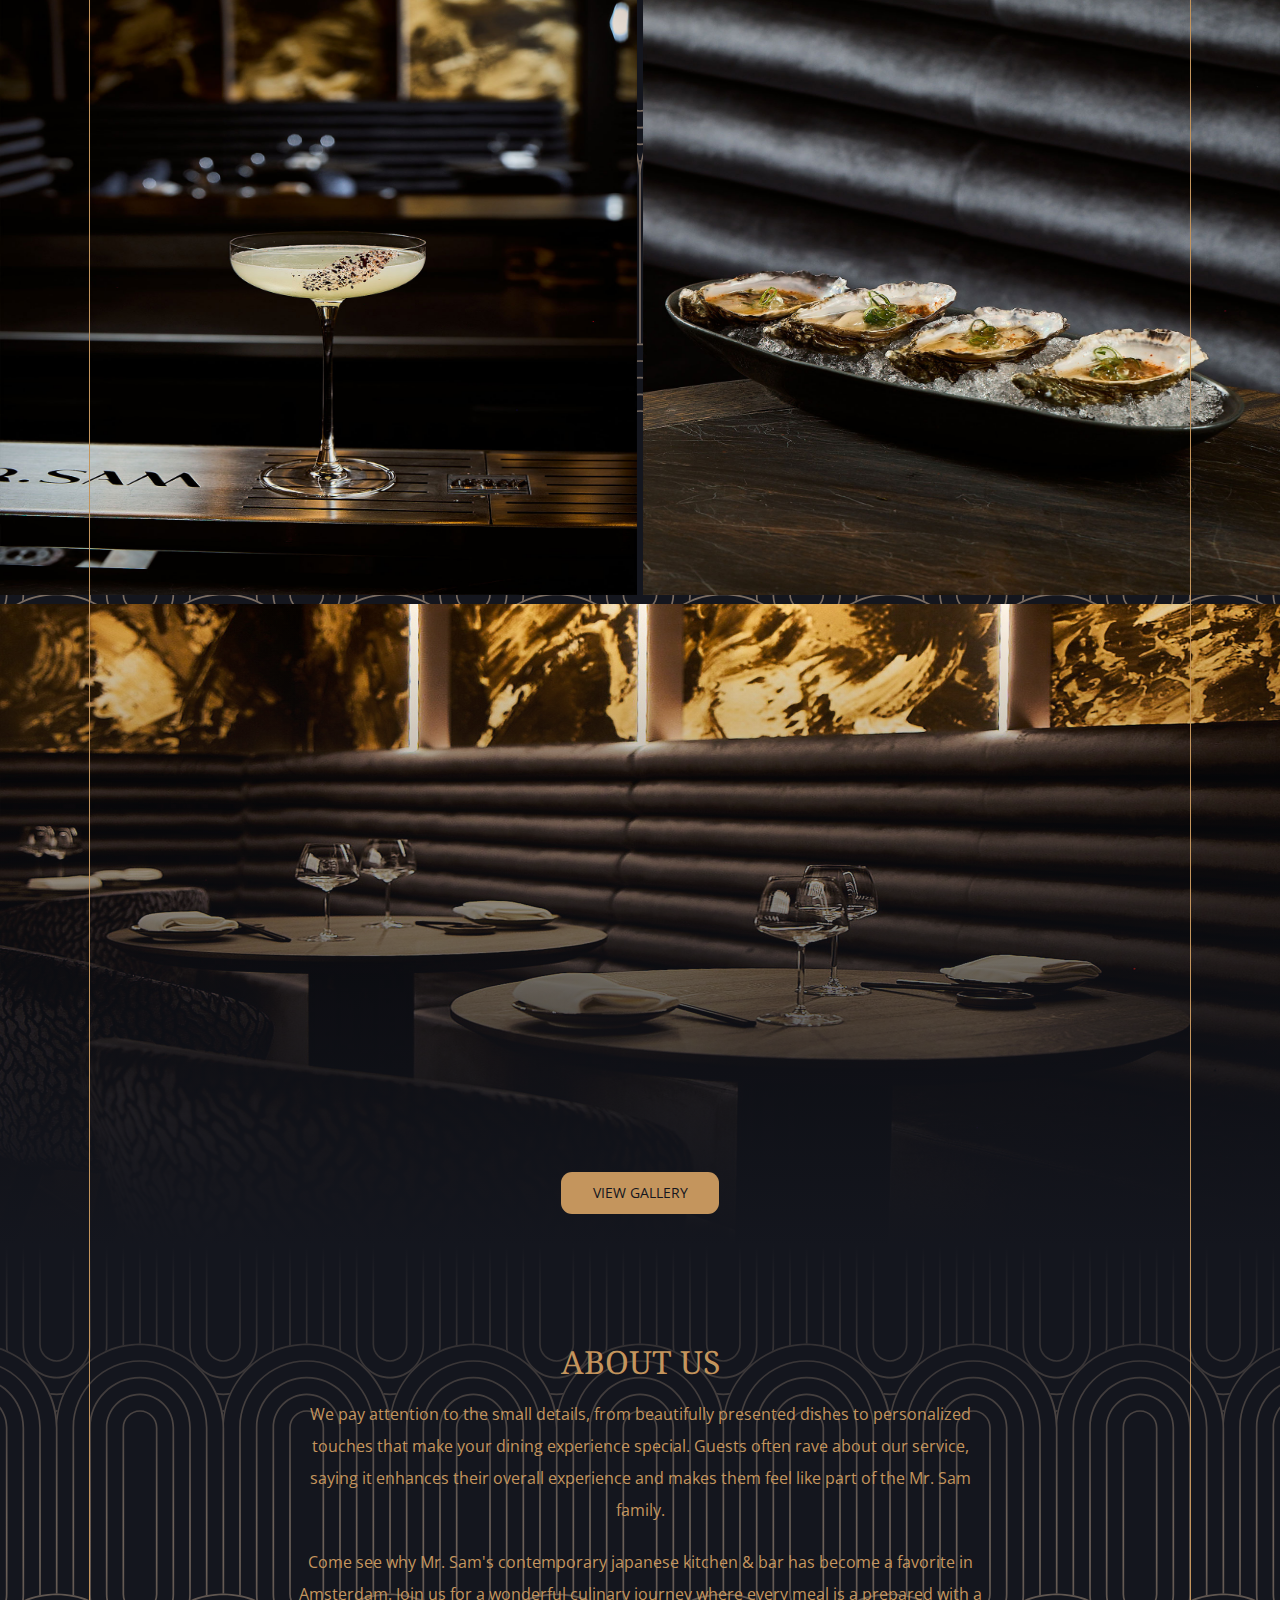
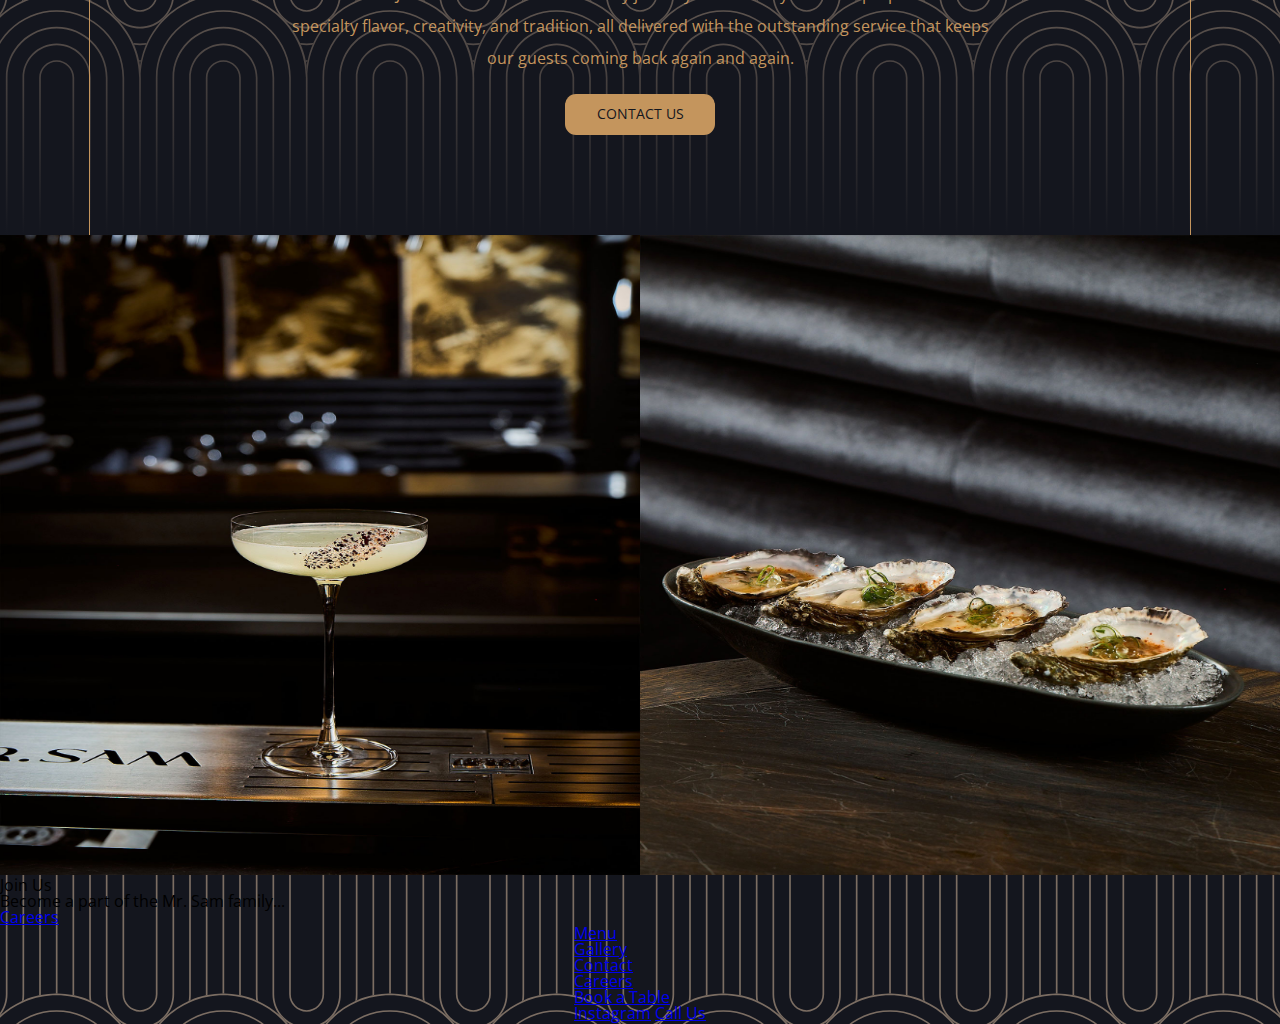
==== commit 17152ff6: "style: add gallery section with responsive layout and image grid for improved visual presentation" ====
--- a/index.html
+++ b/index.html
@@ -137,7 +137,16 @@
             </div>
             <div class="bottom-overlay"></div>
         </section>
-
+        <section id="gallery-2">
+            <div class="content">
+                <a class="image-1" href="image1.jpg">
+                    <img src="images/gallery_1.jpg" alt="Gallery Image">
+                </a>
+                <a class="image-2" href="image2.jpg">
+                    <img src="images/gallery_2.jpg" alt="Gallery Image">
+                </a>
+            </div>
+        </section>
         <section>
             <h4>Join Us</h4>
             <p>Become a part of the Mr. Sam family...</p>
--- a/index.css
+++ b/index.css
@@ -371,3 +371,25 @@
     );
     bottom: 0;
 }
+
+#gallery-2 {
+    display: flex;
+    width: 100%;
+    align-items: center;
+    position: relative;
+    justify-content: center;
+}
+#gallery-2 .content {
+    display: grid;
+    grid-template-columns: repeat(2, 1fr);
+    width: 100%;
+    align-items: center;
+    position: relative;
+    justify-content: center;
+}
+
+#gallery-2 .image-1 img,
+#gallery-2 .image-2 img {
+    aspect-ratio: 1/1;
+    width: 100%;
+}
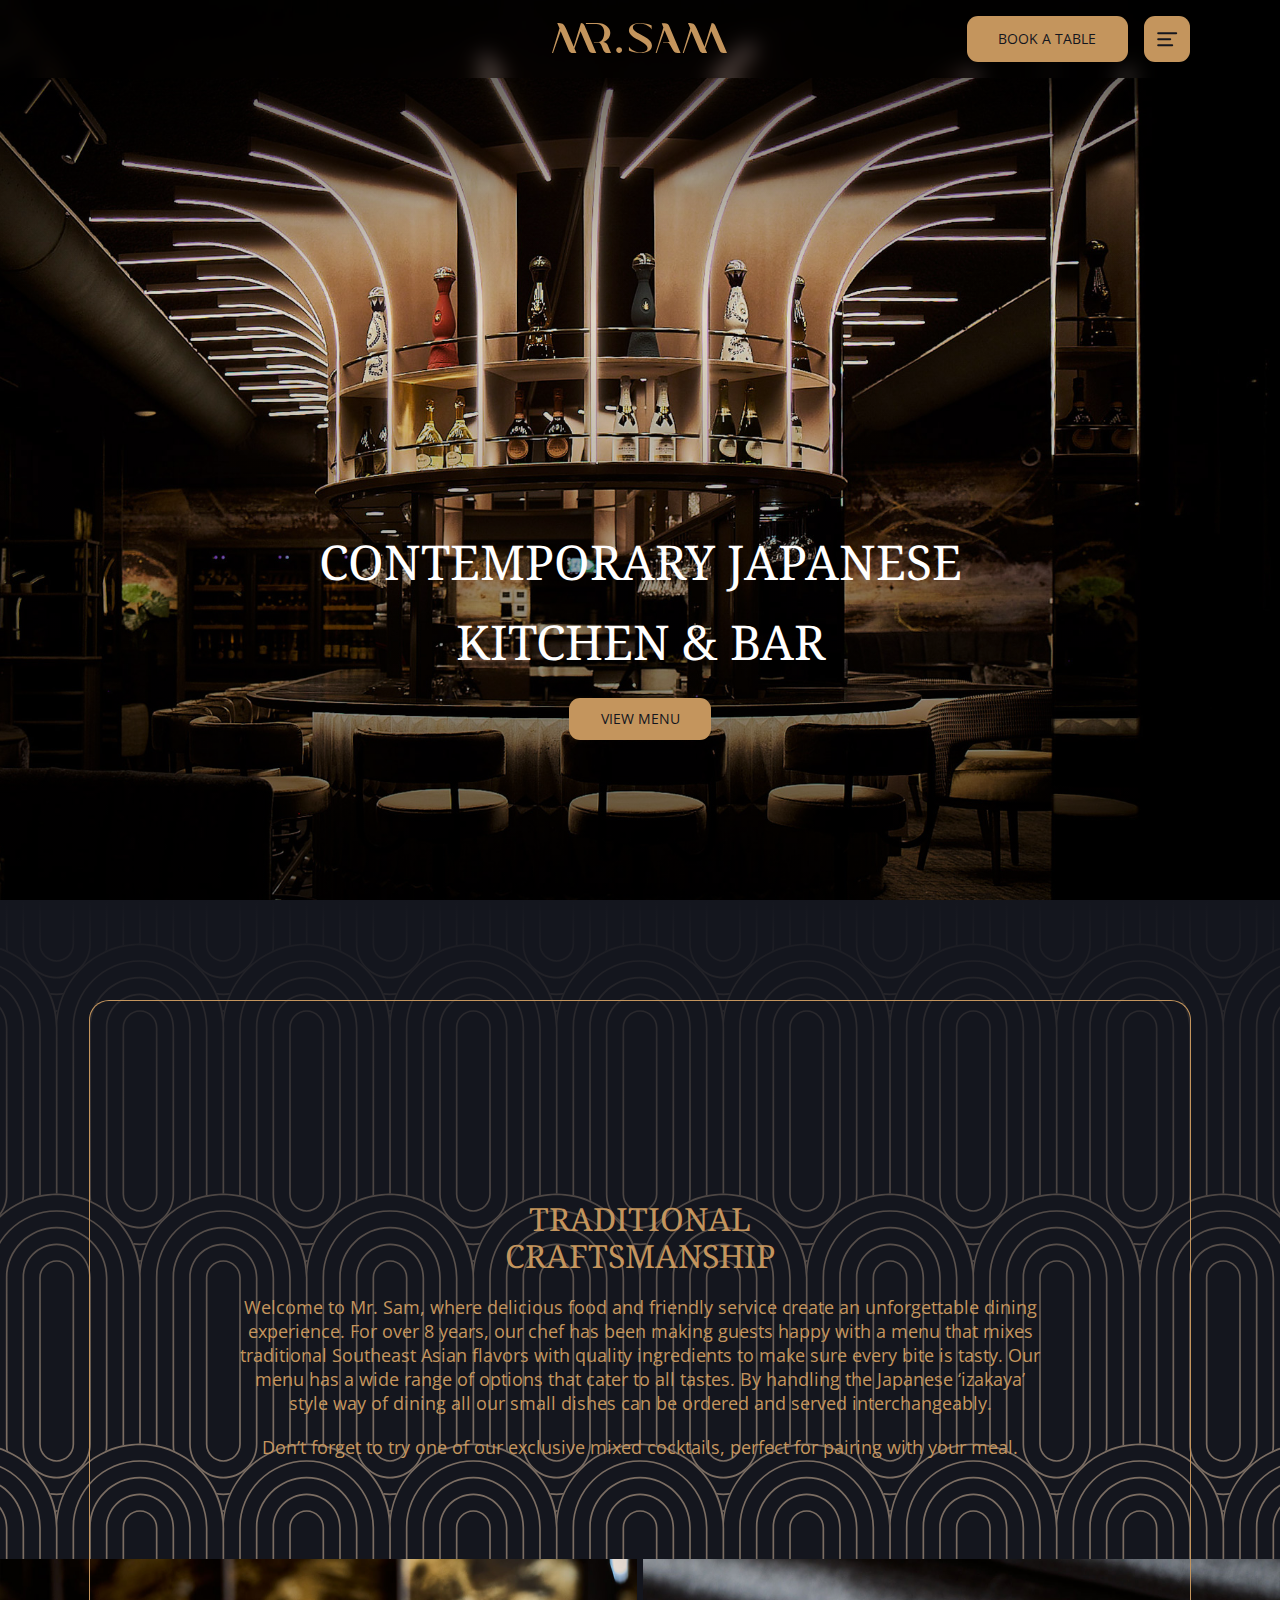
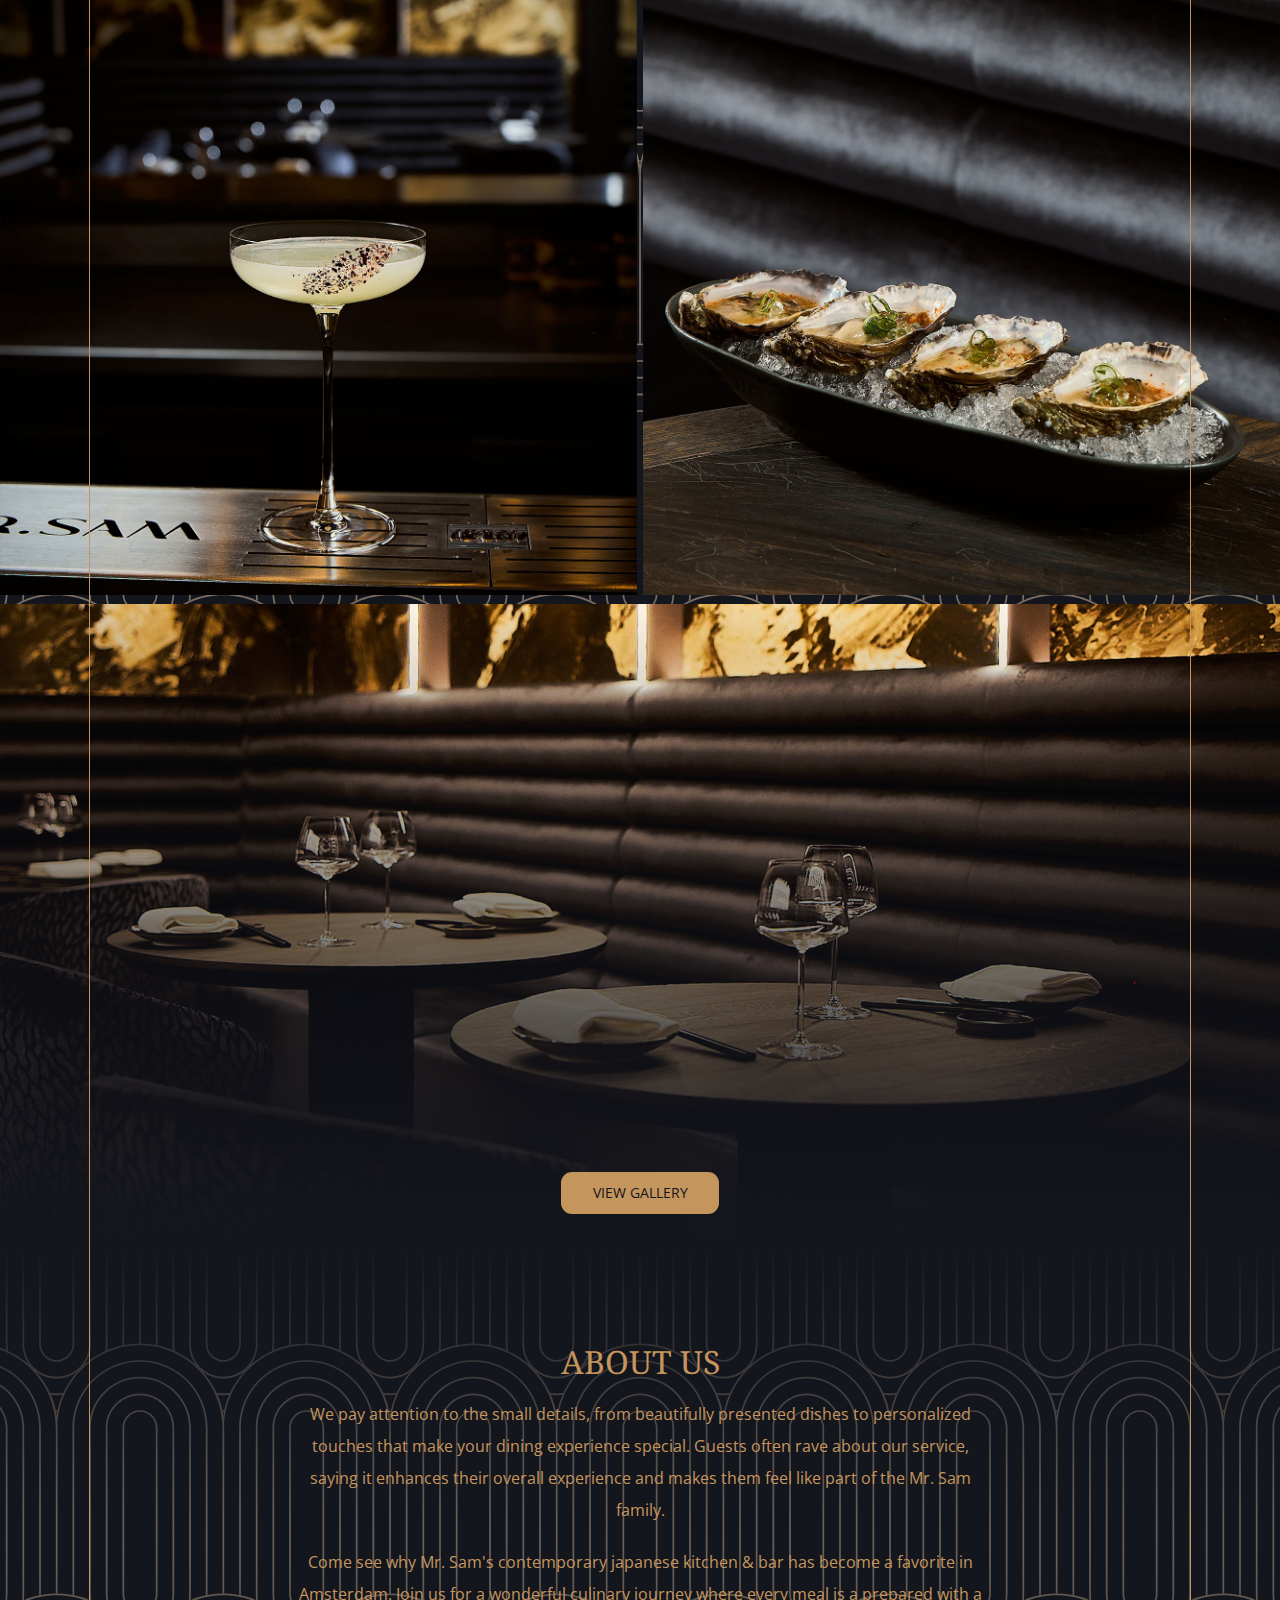
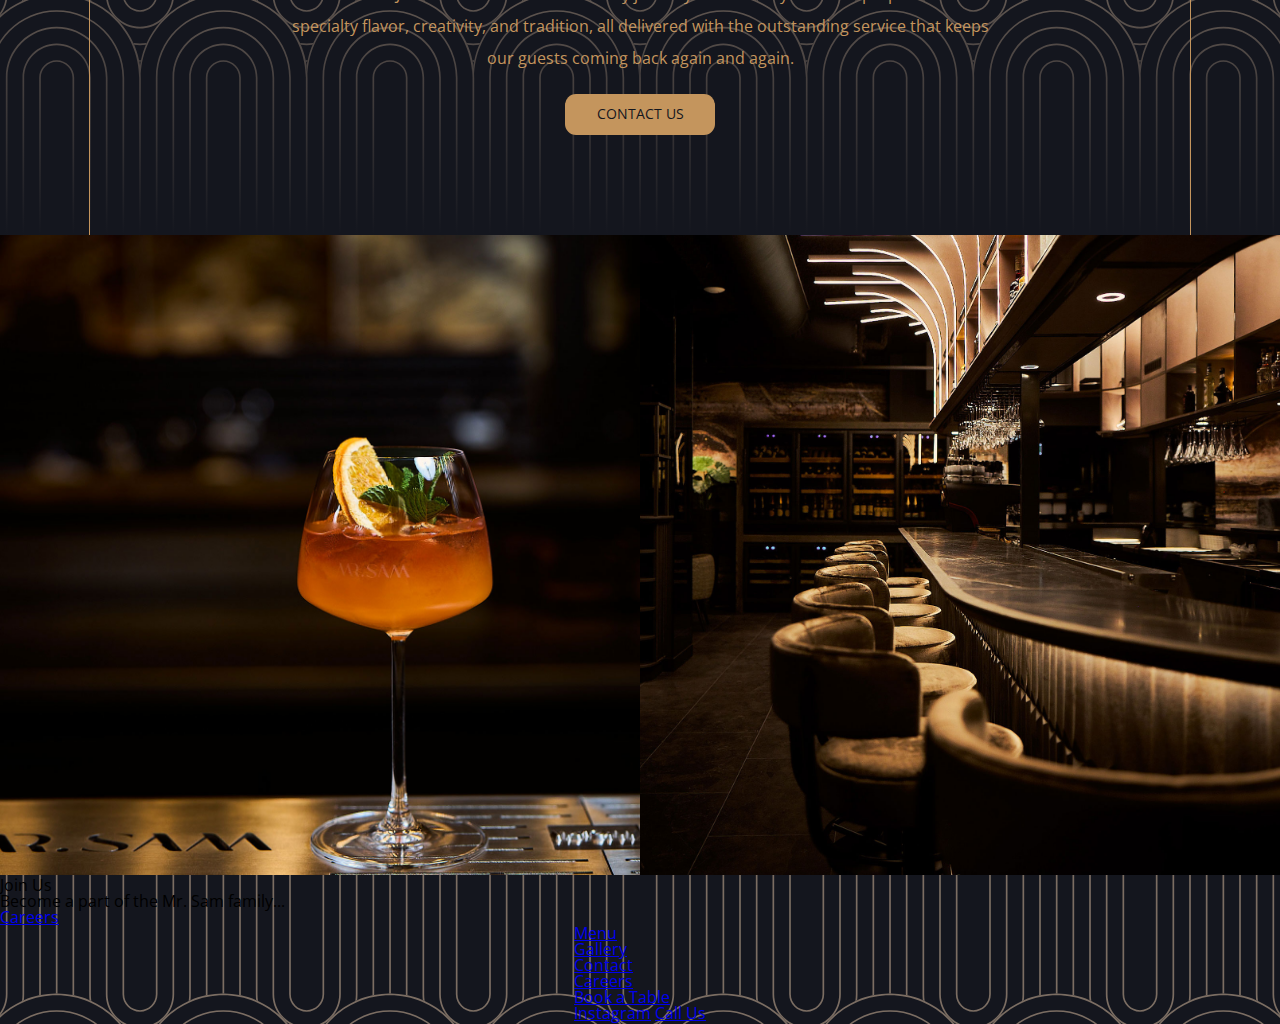
==== commit 28158ff3: "style: update gallery images and improve image display with object-fit property" ====
--- a/index.html
+++ b/index.html
@@ -140,10 +140,10 @@
         <section id="gallery-2">
             <div class="content">
                 <a class="image-1" href="image1.jpg">
-                    <img src="images/gallery_1.jpg" alt="Gallery Image">
+                    <img src="images/gallery_4.jpg" alt="Gallery Image">
                 </a>
                 <a class="image-2" href="image2.jpg">
-                    <img src="images/gallery_2.jpg" alt="Gallery Image">
+                    <img src="images/gallery_5.jpg" alt="Gallery Image">
                 </a>
             </div>
         </section>
--- a/index.css
+++ b/index.css
@@ -20,7 +20,9 @@
     background-size: 62.5rem;
     background-position: center;
 }
-
+img {
+    object-fit: cover;
+}
 .serif {
     font-family: "Noto Serif", serif;
 }
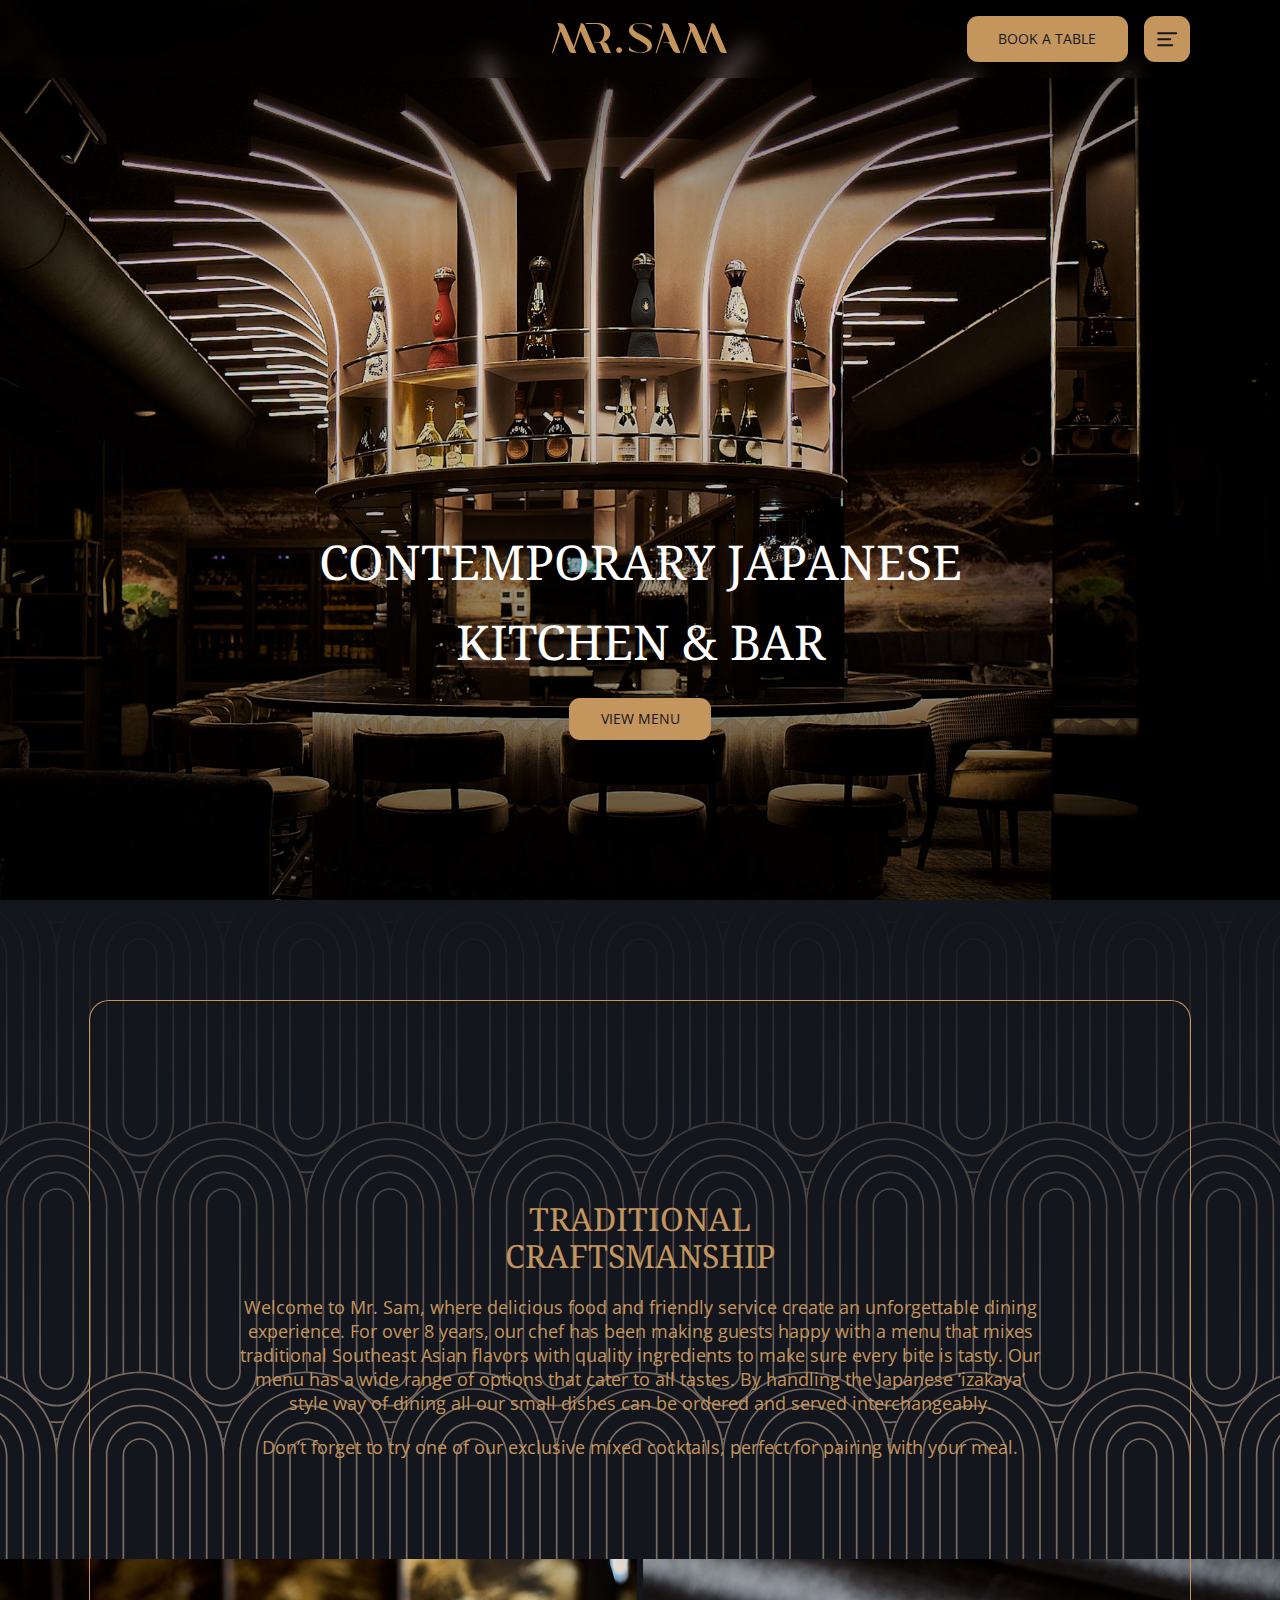
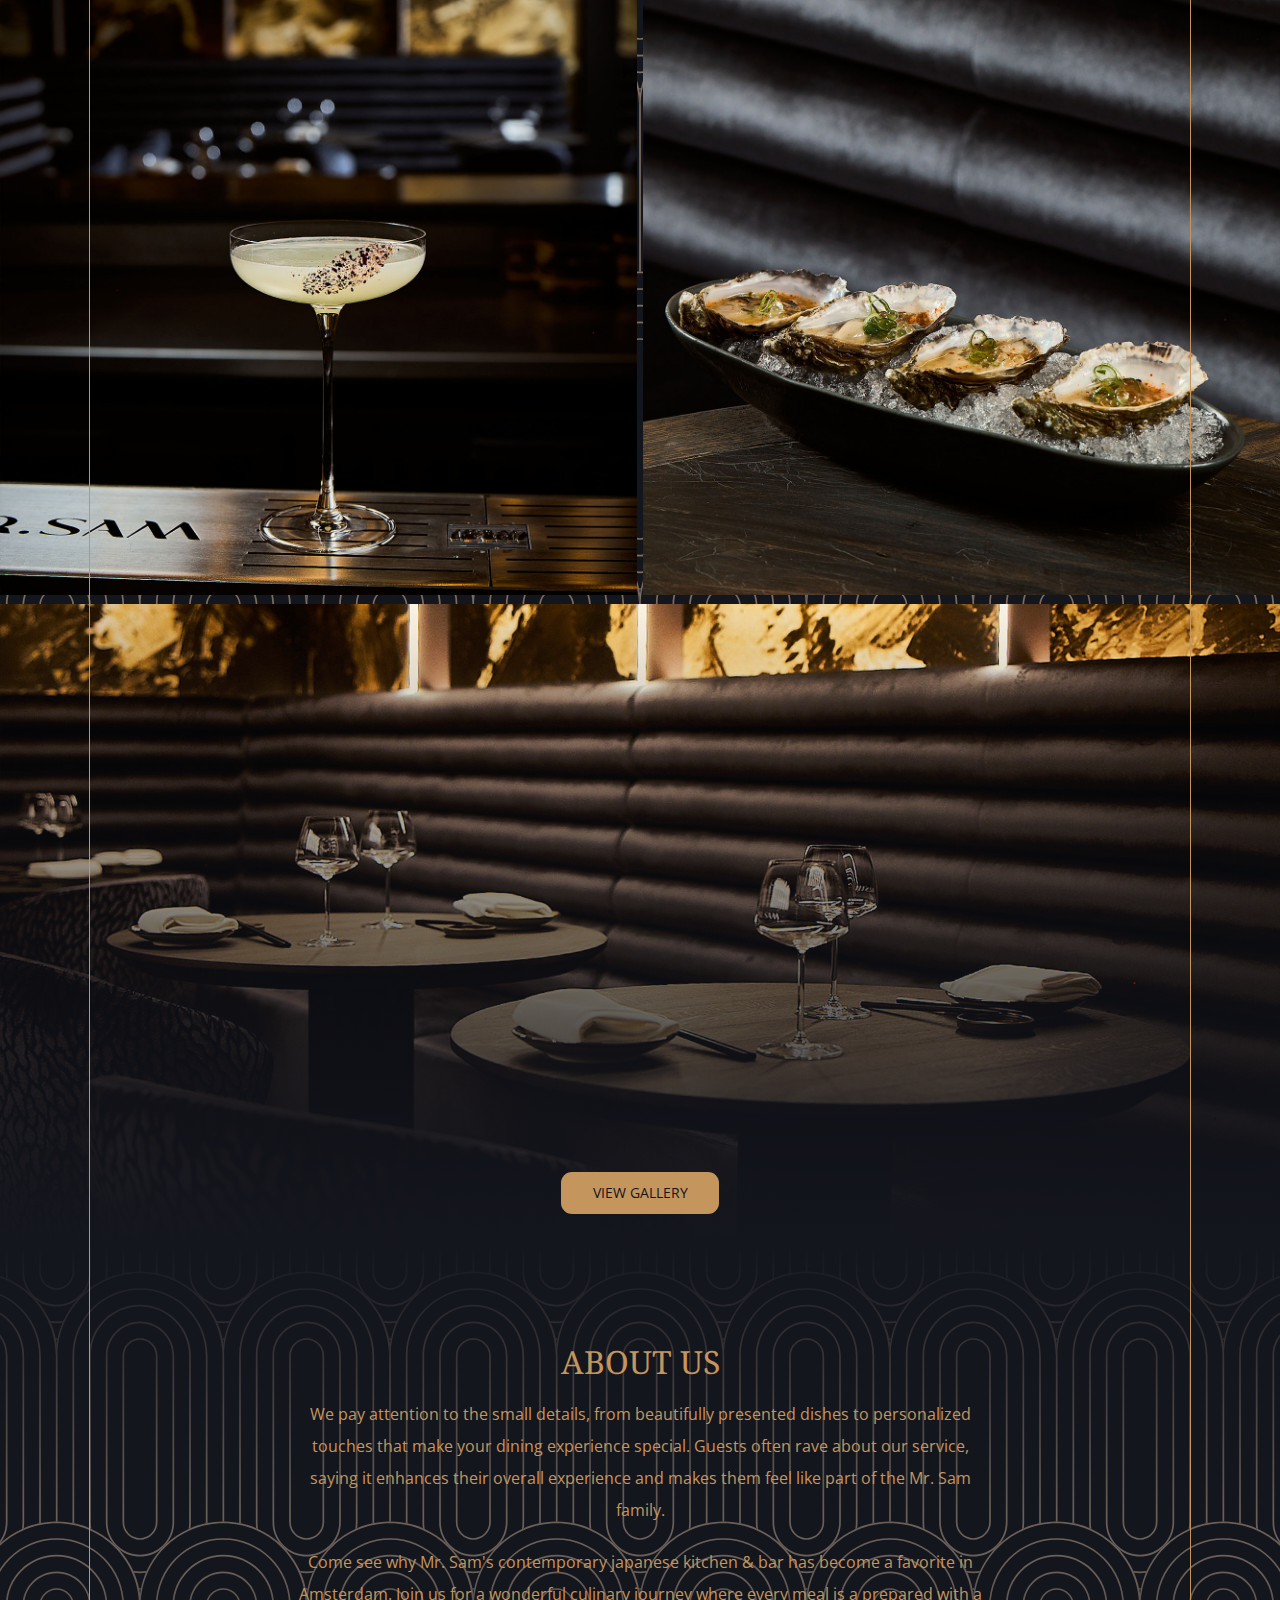
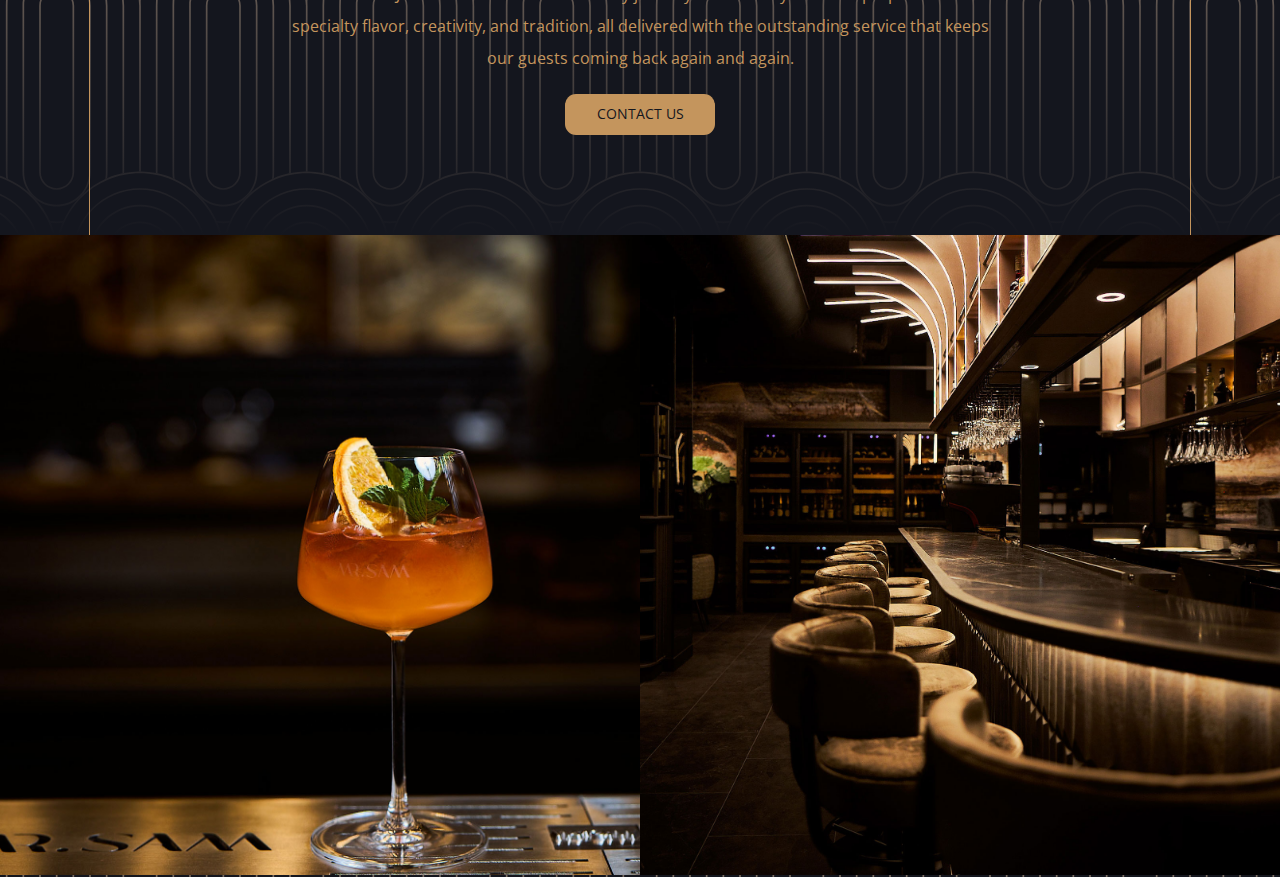
==== commit 182b8821: "style: add overlay container and comment out 'Join Us' section and 'footer' for future use" ====
--- a/index.html
+++ b/index.html
@@ -146,15 +146,16 @@
                     <img src="images/gallery_5.jpg" alt="Gallery Image">
                 </a>
             </div>
+            <div class="container-overlay"></div>
         </section>
-        <section>
+        <!-- <section>
             <h4>Join Us</h4>
             <p>Become a part of the Mr. Sam family...</p>
             <a href="careers">Careers</a>
-        </section>
+        </section> -->
     </main>
 
-    <footer>
+    <!-- <footer>
         <ul>
             <li><a href="menu">Menu</a></li>
             <li><a href="gallery">Gallery</a></li>
@@ -166,7 +167,7 @@
             <a href="https://www.instagram.com/" target="_blank">Instagram</a>
             <a href="tel:020-6642795">Call Us</a>
         </div>
-    </footer>
+    </footer> -->
 </body>
 
 </html>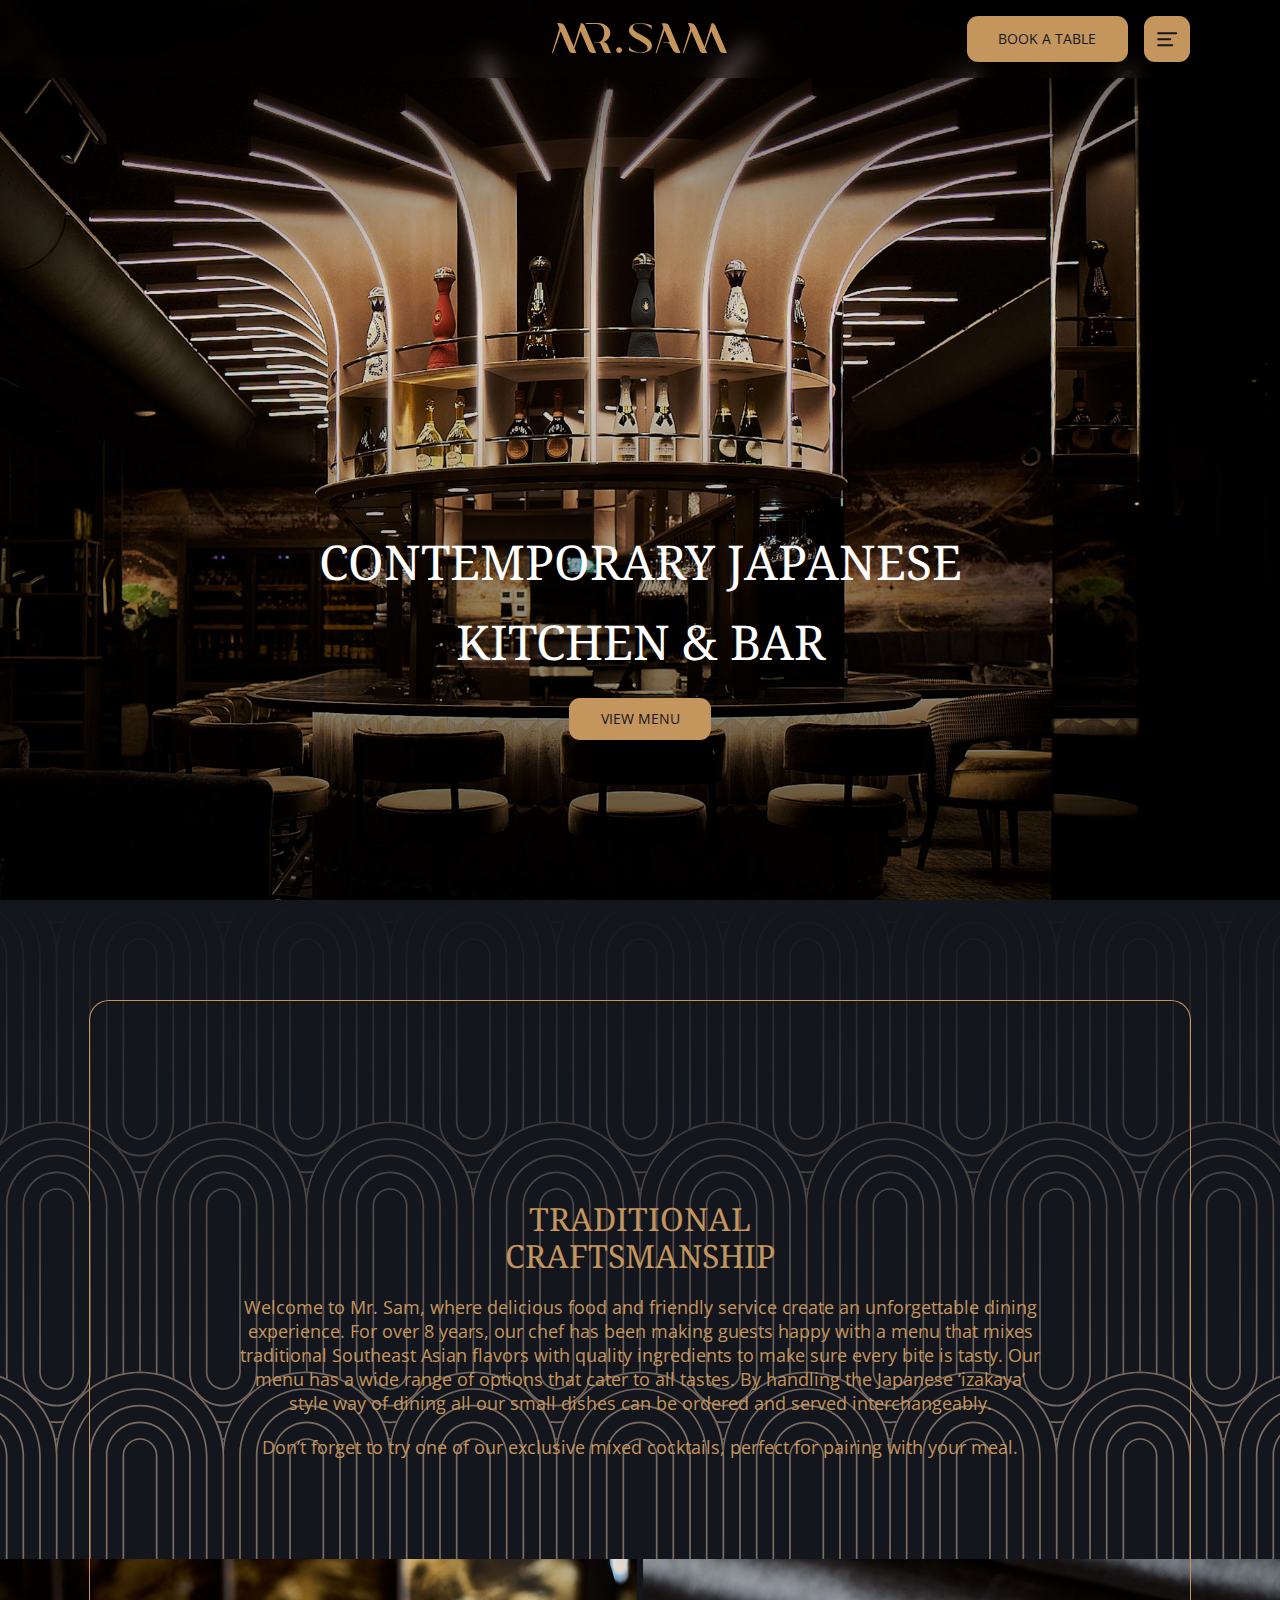
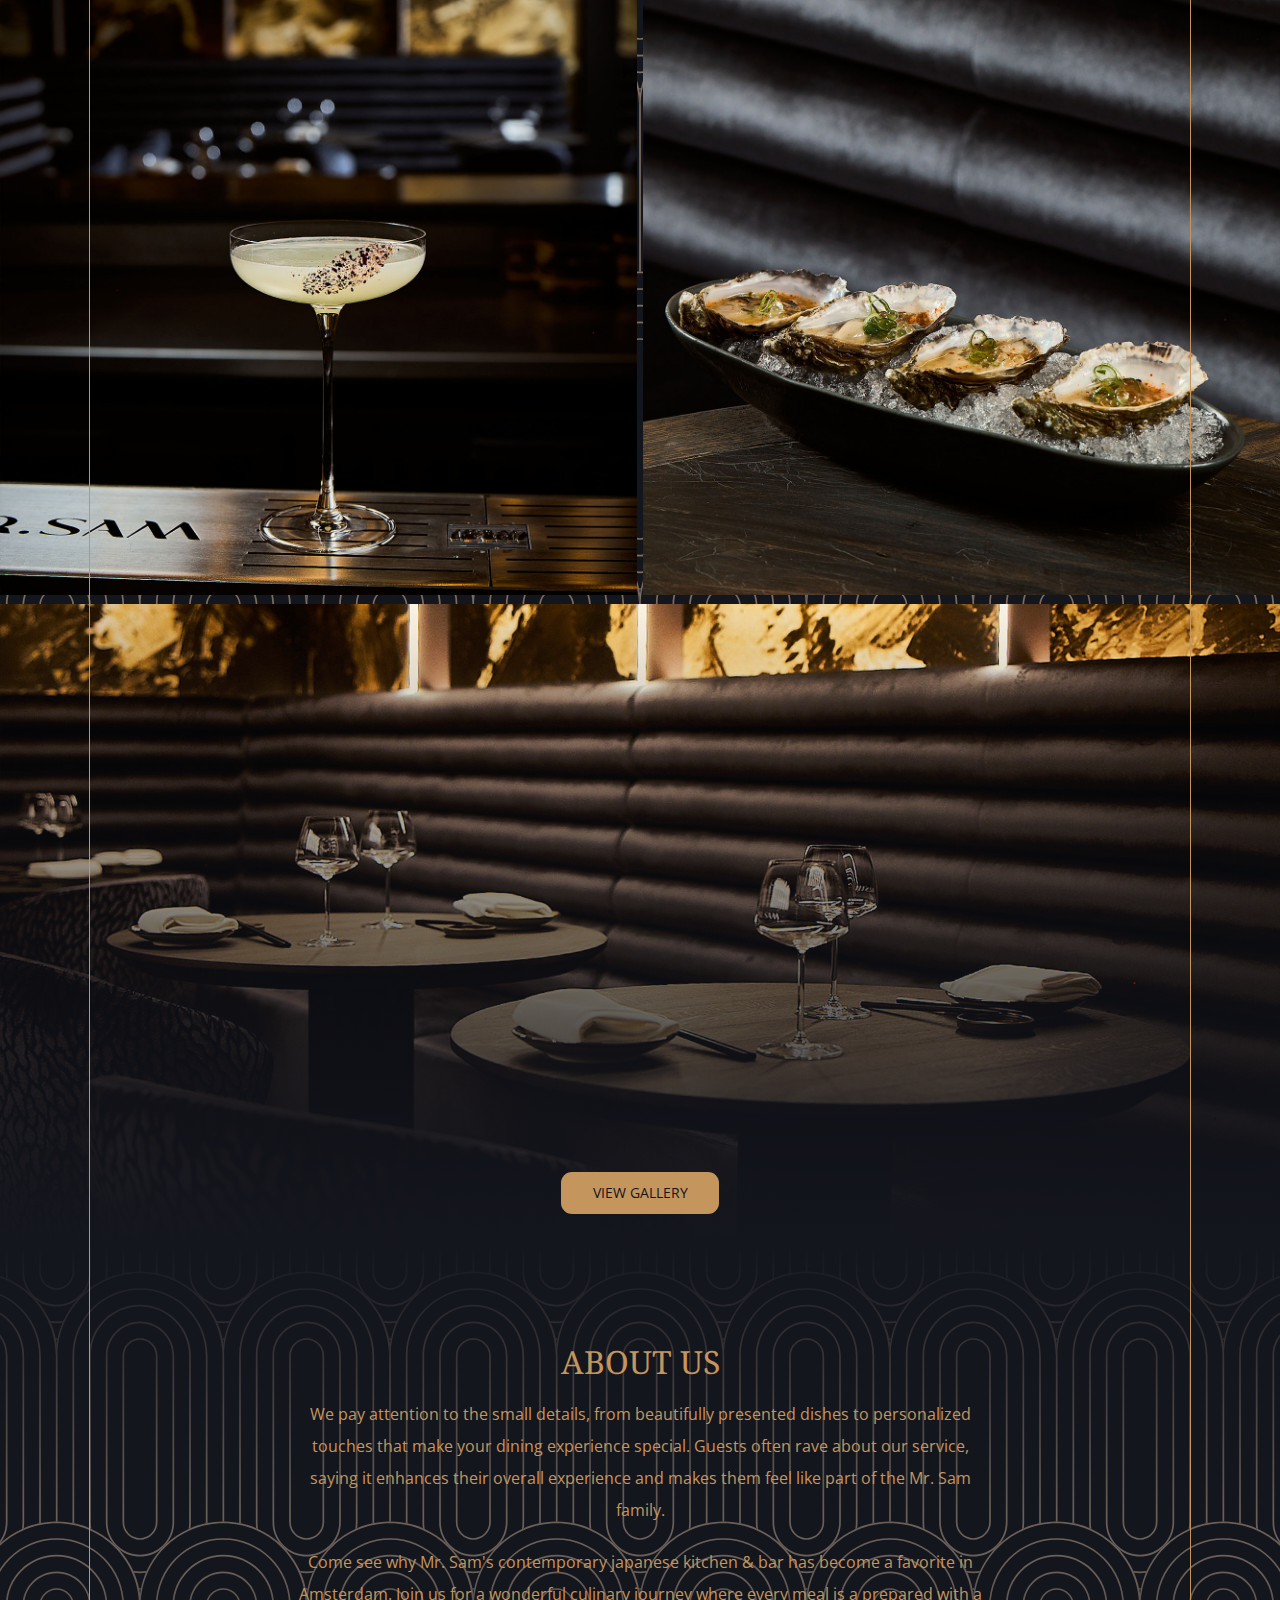
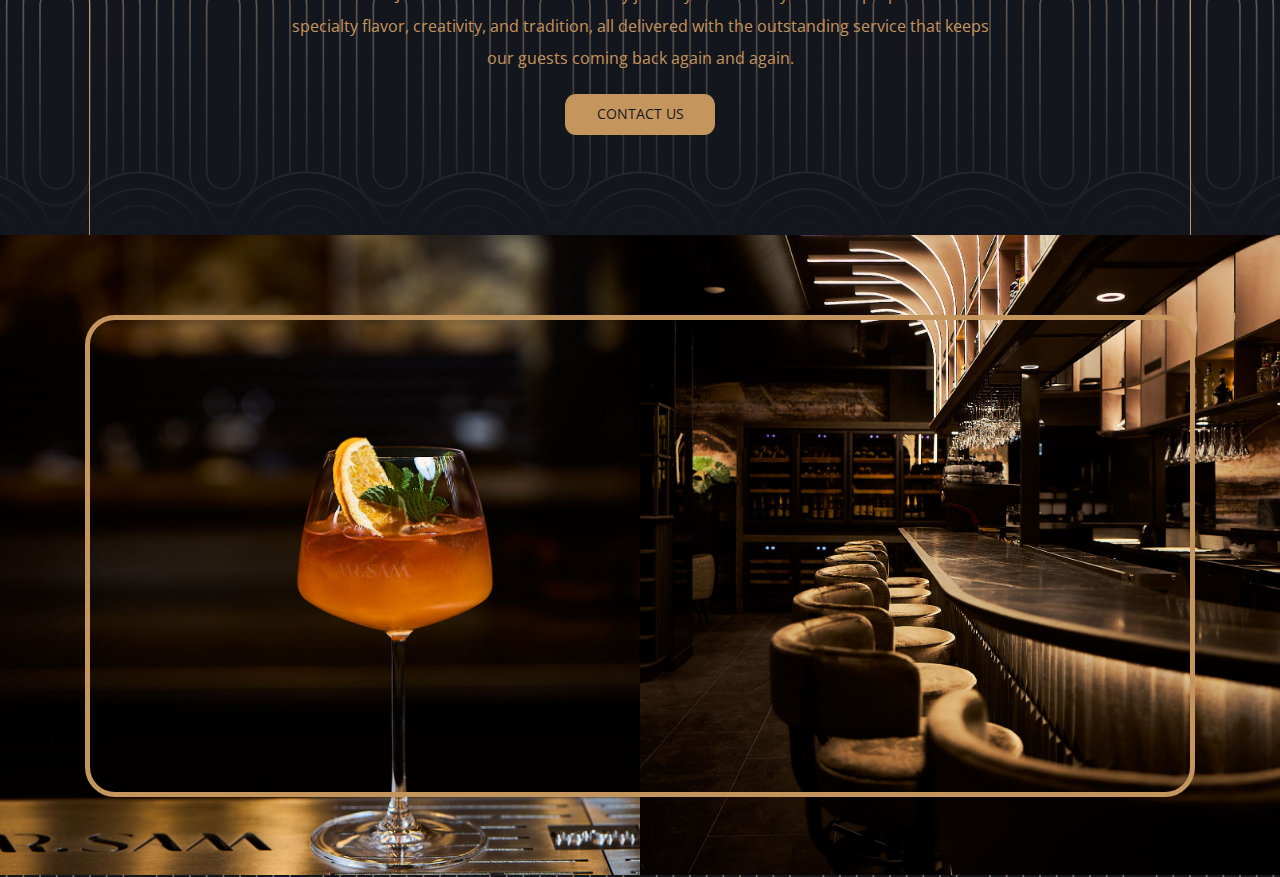
==== commit 61a2c59e: "style: add container class to overlay and define styles for gallery overlay" ====
--- a/index.html
+++ b/index.html
@@ -146,7 +146,7 @@
                     <img src="images/gallery_5.jpg" alt="Gallery Image">
                 </a>
             </div>
-            <div class="container-overlay"></div>
+            <div class="container-overlay container"></div>
         </section>
         <!-- <section>
             <h4>Join Us</h4>
--- a/index.css
+++ b/index.css
@@ -395,3 +395,13 @@
     aspect-ratio: 1/1;
     width: 100%;
 }
+
+#gallery-2 .container-overlay {
+    position: absolute;
+    /* inset: 0; */
+    top: 0;
+    bottom: 0;
+    margin: 5rem 0;
+    border: var(--brown-sand) 5px solid;
+    border-radius: 30px;
+}
